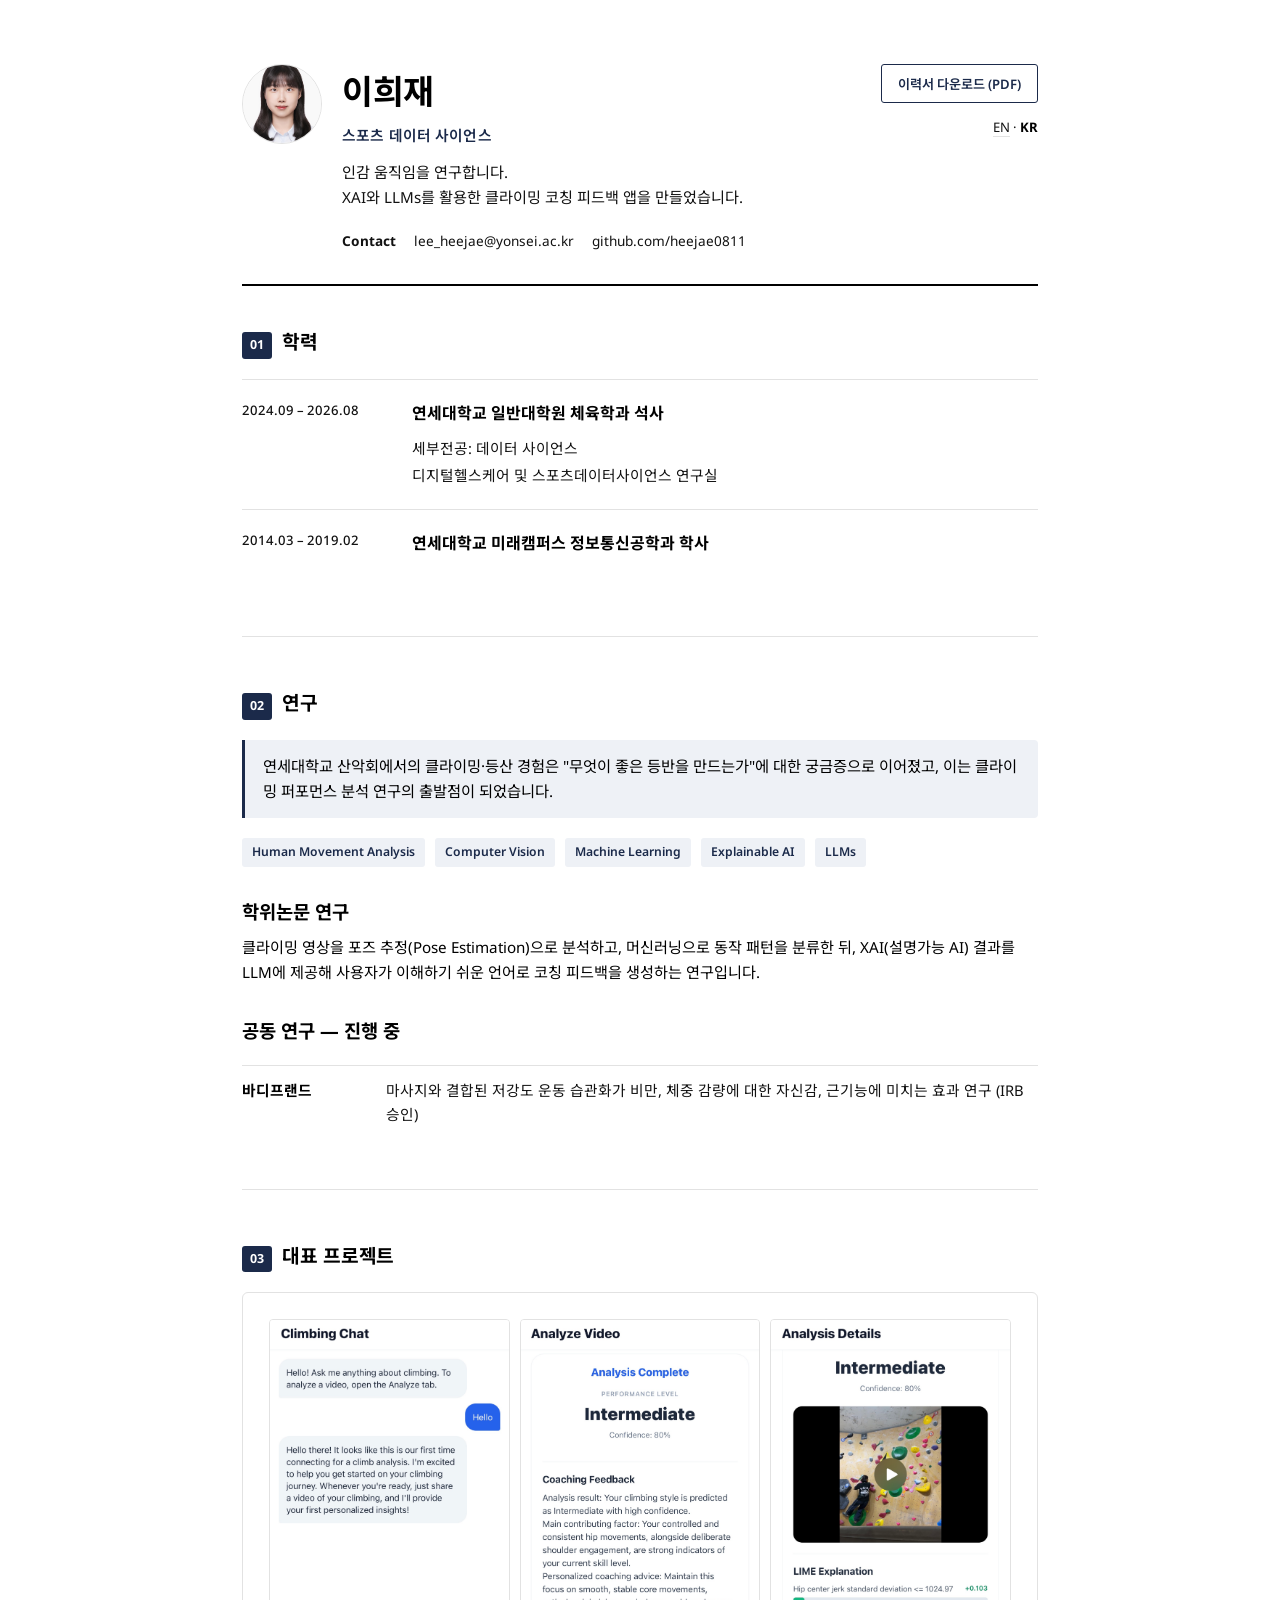
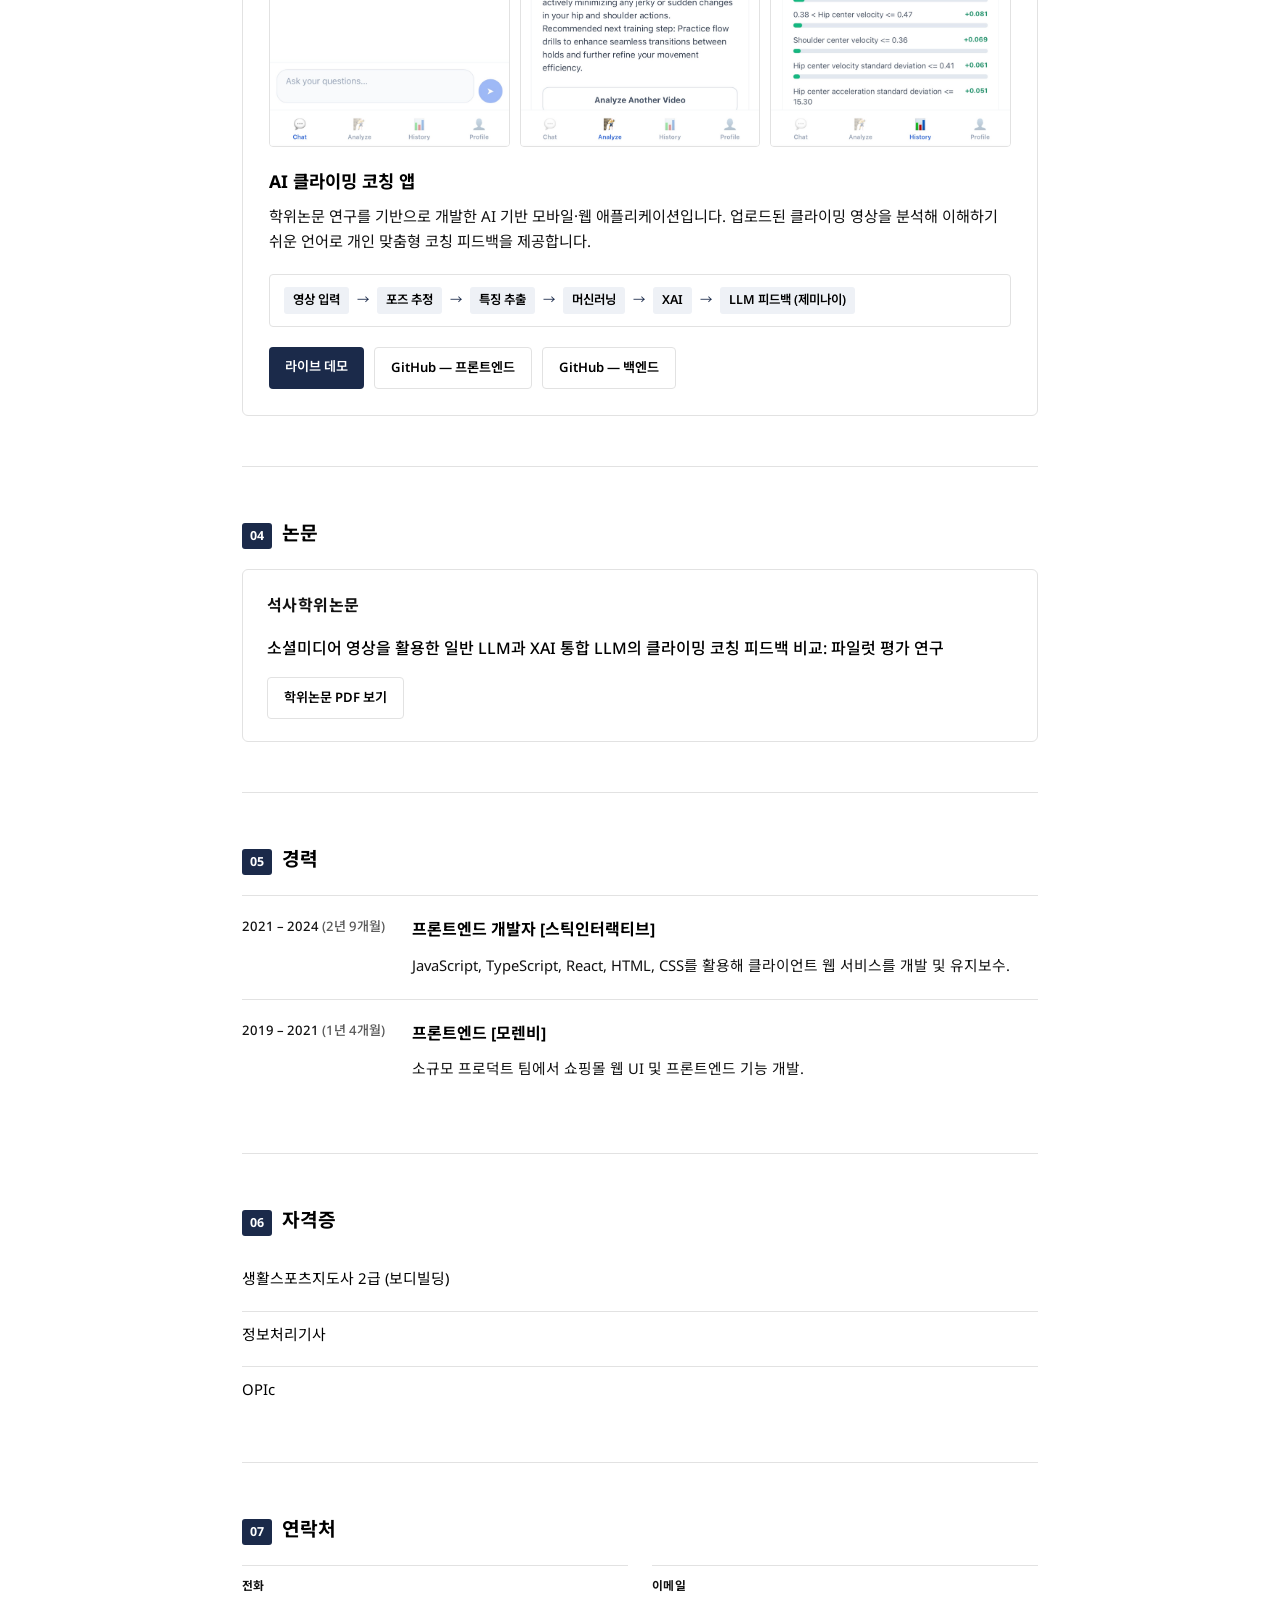
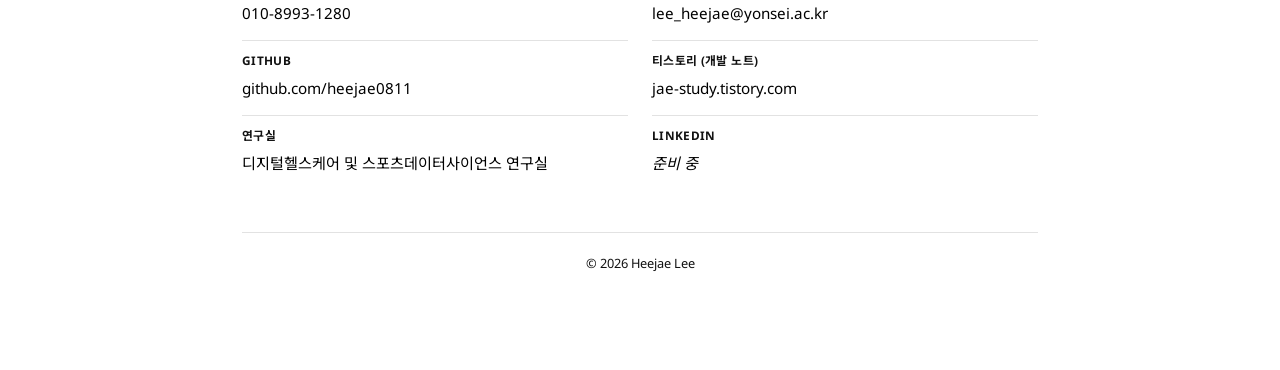
==== index-kr.html @ c4f9ca70 "CV" ====
<!DOCTYPE html>
  <html lang="ko">
  <head>
    <meta charset="UTF-8" />
    <meta name="viewport" content="width=device-width, initial-scale=1.0" />

    <title>이희재 — 스포츠 데이터 사이언스</title>
    <meta name="description" content="이희재 — 스포츠데이터 연구자" />

    <link rel="stylesheet" href="style.css" />
  </head>

  <body>
  <div class="page">
    <!-- MASTHEAD -->
    <header class="masthead">
      <div class="masthead-left">
        <img src="assets/profile.jpeg" alt="이희재" class="masthead-photo" />

        <div class="masthead-text">
          <h1>이희재</h1>

          <p class="role">스포츠 데이터 사이언스</p>

          <p class="tagline">
            인감 움직임을 연구합니다. <br />
            XAI와 LLMs를 활용한 클라이밍 코칭 피드백 앱을 만들었습니다.
          </p>

          <div class="contact-bar">
              <a href="#contact" class="inline-link"><b>Contact</b></a>
              <a href="mailto:lee_heejae@yonsei.ac.kr">lee_heejae@yonsei.ac.kr</a>
              <a href="https://github.com/heejae0811" target="_blank" rel="noopener noreferrer">github.com/heejae0811</a>
            </div>
        </div>
      </div>

      <div class="masthead-actions">
        <button type="button" class="print-btn" onclick="window.print()">이력서 다운로드 (PDF)</button>
        <span class="lang-switch"><a href="index.html">EN</a> · <span class="current">KR</span></span>
      </div>
    </header>

    <!-- 1. 학력 -->
    <section class="section" id="education">
      <div class="section-head">
        <span class="section-num">01</span>
        <h2>학력</h2>
      </div>

      <div class="timeline-item">
        <div class="timeline-date">2024.09 – 2026.08</div>

        <div class="timeline-body">
          <h3>연세대학교 일반대학원 체육학과 석사</h3>

          <p>세부전공: 데이터 사이언스</p>
          <p>디지털헬스케어 및 스포츠데이터사이언스 연구실</p>
        </div>
      </div>

      <div class="timeline-item">
        <div class="timeline-date">2014.03 – 2019.02</div>

        <div class="timeline-body">
          <h3>연세대학교 미래캠퍼스 정보통신공학과 학사</h3>
        </div>
      </div>
    </section>

    <hr class="divider" />

    <!-- 2. 연구 -->
    <section class="section" id="research">
      <div class="section-head">
        <span class="section-num">02</span>
        <h2>연구</h2>
      </div>

      <p class="research-intro">
        연세대학교 산악회에서의 클라이밍·등산 경험은 "무엇이 좋은 등반을 만드는가"에 대한 궁금증으로 이어졌고,
        이는 클라이밍 퍼포먼스 분석 연구의 출발점이 되었습니다.
      </p>

      <div class="tag-container">
        <span class="tag">Human Movement Analysis</span>
        <span class="tag">Computer Vision</span>
        <span class="tag">Machine Learning</span>
        <span class="tag">Explainable AI</span>
        <span class="tag">LLMs</span>
      </div>

      <div class="research-lead">
        <h3>학위논문 연구</h3>

        <p>
          클라이밍 영상을 포즈 추정(Pose Estimation)으로 분석하고, 머신러닝으로 동작 패턴을 분류한 뒤,
          XAI(설명가능 AI) 결과를 LLM에 제공해 사용자가 이해하기 쉬운 언어로 코칭 피드백을 생성하는 연구입니다.
        </p>
      </div>

      <div class="research-collab">
        <h3>공동 연구 — 진행 중</h3>

        <div class="research-item">
          <strong>바디프랜드</strong>

          <p>마사지와 결합된 저강도 운동 습관화가 비만, 체중 감량에 대한 자신감, 근기능에 미치는 효과 연구 (IRB 승인)</p>
        </div>
      </div>
    </section>

    <hr class="divider" />

    <!-- 3. 대표 프로젝트 -->
    <section class="section" id="project">
      <div class="section-head">
        <span class="section-num">03</span>
        <h2>대표 프로젝트</h2>
      </div>

      <div class="project-card">
        <div class="project-images">
          <img src="assets/app01.jpg" alt="AI 클라이밍 코치 — 화면 1" />
          <img src="assets/app02.jpg" alt="AI 클라이밍 코치 — 화면 2" />
          <img src="assets/app03.jpg" alt="AI 클라이밍 코치 — 화면 3" />
        </div>

        <h3>AI 클라이밍 코칭 앱</h3>

        <p>
          학위논문 연구를 기반으로 개발한 AI 기반 모바일·웹 애플리케이션입니다.
          업로드된 클라이밍 영상을 분석해 이해하기 쉬운 언어로 개인 맞춤형 코칭 피드백을 제공합니다.
        </p>

        <div class="pipeline">
          <span class="step">영상 입력</span><span class="arrow">→</span>
          <span class="step">포즈 추정</span><span class="arrow">→</span>
          <span class="step">특징 추출</span><span class="arrow">→</span>
          <span class="step">머신러닝</span><span class="arrow">→</span>
          <span class="step">XAI</span><span class="arrow">→</span>
          <span class="step">LLM 피드백 (제미나이)</span>
        </div>

        <div class="button-row">
          <a href="https://ai-climbing-coach-seven.vercel.app" target="_blank" rel="noopener noreferrer" class="btn btn-primary">라이브 데모</a>
          <a href="https://github.com/heejae0811/AIClimbingCoach" target="_blank" rel="noopener noreferrer" class="btn btn-secondary">GitHub — 프론트엔드</a>
          <a href="https://github.com/heejae0811/AIClimbingCoach_backend" target="_blank" rel="noopener noreferrer" class="btn btn-secondary">GitHub — 백엔드</a>
        </div>
      </div>
    </section>

    <hr class="divider" />

    <!-- 4. 논문 -->
    <section class="section" id="publication">
      <div class="section-head">
        <span class="section-num">04</span>
        <h2>논문</h2>
      </div>

      <div class="pub-card">
        <span class="pub-kind">석사학위논문</span>

        <p class="pub-title-kr">소셜미디어 영상을 활용한 일반 LLM과 XAI 통합 LLM의 클라이밍 코칭 피드백 비교: 파일럿 평가 연구</p>

        <div class="button-row">
          <a href="assets/thesis.pdf" target="_blank" class="btn btn-secondary">학위논문 PDF 보기</a>
        </div>
      </div>
    </section>

    <hr class="divider" />

    <!-- 5. 경력 -->
    <section class="section" id="experience">
      <div class="section-head">
        <span class="section-num">05</span>
        <h2>경력</h2>
      </div>

      <div class="timeline-item">
        <div class="timeline-date">2021 – 2024 <span class="timeline-sub">(2년 9개월)</span></div>

        <div class="timeline-body">
          <h3>프론트엔드 개발자 [스틱인터랙티브]</h3>

          <p>JavaScript, TypeScript, React, HTML, CSS를 활용해 클라이언트 웹 서비스를 개발 및 유지보수.</p>
        </div>
      </div>

      <div class="timeline-item">
        <div class="timeline-date">2019 – 2021 <span class="timeline-sub">(1년 4개월)</span></div>

        <div class="timeline-body">
          <h3>프론트엔드 [모렌비]</h3>
          <p>소규모 프로덕트 팀에서 쇼핑몰 웹 UI 및 프론트엔드 기능 개발.</p>
        </div>
      </div>
    </section>

    <hr class="divider" />

    <!-- 6. 자격증 -->
    <section class="section" id="certification">
      <div class="section-head">
        <span class="section-num">06</span>
        <h2>자격증</h2>
      </div>

      <ul class="cert-list">
        <li>생활스포츠지도사 2급 (보디빌딩)</li>
        <li>정보처리기사</li>
        <li>OPIc</li>
      </ul>
    </section>

    <hr class="divider" />

    <!-- 7. 연락처 -->
    <section class="section" id="contact">
      <div class="section-head">
        <span class="section-num">07</span>
        <h2>연락처</h2>
      </div>

      <div class="contact-grid">
        <div class="item">
          <span class="label">전화</span>
          <span class="value">010-8993-1280</span>
        </div>

        <div class="item">
          <span class="label">이메일</span>
          <a href="mailto:lee_heejae@yonsei.ac.kr">lee_heejae@yonsei.ac.kr</a>
        </div>

        <div class="item">
          <span class="label">GitHub</span>
          <a href="https://github.com/heejae0811" target="_blank" rel="noopener noreferrer">github.com/heejae0811</a>
        </div>

        <div class="item">
          <span class="label">티스토리 (개발 노트)</span>
          <a href="https://jae-study.tistory.com/" target="_blank" rel="noopener noreferrer">jae-study.tistory.com</a>
        </div>

        <div class="item">
          <span class="label">연구실</span>
          <a href="https://yonsei-digitalhealthcare.blogspot.com/" target="_blank" rel="noopener noreferrer">디지털헬스케어 및 스포츠데이터사이언스 연구실</a>
        </div>

        <div class="item">
          <span class="label">LinkedIn</span>
          <span class="value pending">준비 중</span>
        </div>
      </div>
    </section>

    <footer>© 2026 Heejae Lee</footer>
  </div>
  </body>
</html>
---- style.css ----
@import url('https://fonts.googleapis.com/css2?family=Noto+Sans:wght@400;500;600;700&family=Noto+Sans+KR:wght@400;500;600;700&display=swap');

:root {
  --bg: #FFFFFF;
  --bg-raised: #FFFFFF;
  --ink: #000000;
  --ink-soft: #121212;
  --line: #E2E2E2;
  --navy: #1B2A4A;
  --navy-soft: #EEF1F6;

  --font: 'Noto Sans', 'Noto Sans KR', -apple-system, BlinkMacSystemFont, sans-serif;
}

* { box-sizing: border-box; }

html { scroll-behavior: smooth; }

body {
  margin: 0;
  background: var(--bg);
  color: var(--ink);
  font-family: var(--font);
  font-size: 16px;
  line-height: 1.65;
  -webkit-font-smoothing: antialiased;
}

.page {
  max-width: 860px;
  margin: 0 auto;
  padding: 64px 32px 96px;
}

/* ---------- HEADER ---------- */

.masthead {
  display: flex;
  align-items: flex-start;
  justify-content: space-between;
  gap: 32px;
  padding-bottom: 32px;
  border-bottom: 2px solid var(--ink);
  margin-bottom: 40px;
}

.masthead-photo {
  width: 80px;
  height: 80px;
  border-radius: 50%;
  object-fit: cover;
  border: 1px solid var(--line);
  flex-shrink: 0;
}

.masthead-text { flex: 1; min-width: 0; }

.masthead h1 {
  font-weight: 700;
  font-size: 2.1rem;
  letter-spacing: -0.01em;
  margin: 0 0 4px;
  color: var(--ink);
}

.masthead .role {
  font-weight: 600;
  font-size: 0.92rem;
  letter-spacing: 0.01em;
  color: var(--navy);
  margin: 0 0 12px;
}

.masthead .tagline {
  color: var(--ink-soft);
  font-size: 0.95rem;
  margin: 0;
}

.contact-bar {
  display: flex;
  flex-wrap: wrap;
  gap: 8px 18px;
  margin-top: 20px;
  font-size: 0.85rem;
}

.contact-bar a, .contact-bar span {
  color: var(--ink-soft);
  text-decoration: none;
  white-space: nowrap;
}

.contact-bar a:hover { color: var(--navy); text-decoration: underline; }

.print-btn {
  border: 1.5px solid var(--navy);
  background: transparent;
  color: var(--navy);
  font-family: var(--font);
  font-weight: 600;
  font-size: 0.82rem;
  padding: 9px 16px;
  border-radius: 3px;
  cursor: pointer;
  white-space: nowrap;
  transition: background 0.15s, color 0.15s;
}
.print-btn:hover { background: var(--navy); color: #fff; }

.lang-switch {
  font-size: 0.82rem;
  color: var(--ink-soft);
}
.lang-switch a { color: var(--ink-soft); text-decoration: none; border-bottom: 1px solid var(--line); }
.lang-switch a:hover { color: var(--navy); border-color: var(--navy); }
.lang-switch .current { color: var(--ink); font-weight: 700; border: none; }

/* ---------- SECTION STRUCTURE ---------- */

.section-head {
  display: flex;
  align-items: baseline;
  gap: 10px;
  margin-bottom: 20px;
}

.section-num {
  font-weight: 700;
  font-size: 0.78rem;
  color: #fff;
  background: var(--navy);
  border-radius: 3px;
  padding: 3px 8px;
}

.section-head h2 {
  font-weight: 700;
  font-size: 1.2rem;
  letter-spacing: -0.005em;
  margin: 0;
}

/* clean divider between sections */
.divider {
  height: 1px;
  background: var(--line);
  border: none;
  margin: 50px 0;
}

/* ---------- TIMELINE (Education / Experience) ---------- */

.timeline-item {
  display: grid;
  grid-template-columns: 150px 1fr;
  gap: 20px;
  padding: 20px 0;
  border-top: 1px solid var(--line);
}

.timeline-item:first-child {
  border-top: none;
}

.timeline-date {
  font-size: 0.82rem;
  font-weight: 500;
  color: var(--ink-soft);
}

.timeline-body h3 {
  font-size: 1rem;
  font-weight: 700;
  margin: 0 0 10px;
}

.timeline-body p {
  margin: 2px 0;
  font-size: 0.92rem;
  color: var(--ink-soft);
}

.timeline-body a { color: var(--navy); }

.timeline-body .meta-line { font-weight: 600; color: var(--ink); font-size: 0.88rem; }

/* ---------- RESEARCH ---------- */

.research-intro {
  font-size: 0.96rem;
  color: var(--ink);
  margin: 0 0 20px;
  padding: 14px 18px;
  background: var(--navy-soft);
  border-left: 3px solid var(--navy);
  border-radius: 0 4px 4px 0;
}

.research-lead h3 {
  font-weight: 700;
  margin: 0 0 8px;
}

.research-lead p {
  margin: 0 0 30px;
  font-size: 0.95rem;
}

.tag-container {
  display: flex;
  flex-wrap: wrap;
  gap: 10px;
  margin: 0 0 30px;
}

.tag {
  font-size: 0.76rem;
  font-weight: 600;
  color: var(--navy);
  background: var(--navy-soft);
  border-radius: 3px;
  padding: 4px 10px;
}

.research-collab { margin-top: 8px; }
.research-collab h4 {
  font-size: 0.8rem;
  font-weight: 700;
  text-transform: uppercase;
  letter-spacing: 0.03em;
  color: var(--ink-soft);
  margin: 0 0 12px;
}

.research-item {
  display: grid;
  grid-template-columns: 130px 1fr;
  gap: 14px;
  padding: 12px 0;
  border-top: 1px solid var(--line);
  font-size: 0.92rem;
}
.research-item:first-child { border-top: none; }
.research-item strong { font-weight: 700; }
.research-item .status {
  font-size: 0.74rem;
  font-weight: 600;
  color: var(--navy);
}
.research-item p { margin: 0; color: var(--ink-soft); }

/* ---------- FEATURED PROJECT ---------- */

.project-card {
  background: var(--bg-raised);
  border: 1px solid var(--line);
  border-radius: 6px;
  padding: 26px;
}

.project-images {
  display: grid;
  grid-template-columns: repeat(3, 1fr);
  gap: 10px;
  margin-bottom: 20px;
}
.project-images img {
  width: 100%;
  aspect-ratio: 9/16;
  object-fit: cover;
  border-radius: 4px;
  border: 1px solid var(--line);
  background: var(--navy-soft);
}

.project-card h3 {
  font-size: 1.1rem;
  font-weight: 700;
  margin: 0 0 8px;
}

.project-card > p {
  font-size: 0.95rem;
  color: var(--ink-soft);
  margin: 0 0 20px;
}

.pipeline {
  display: flex;
  flex-wrap: wrap;
  align-items: center;
  gap: 8px;
  font-size: 0.78rem;
  font-weight: 600;
  color: var(--ink);
  background: var(--bg);
  border: 1px solid var(--line);
  border-radius: 4px;
  padding: 12px 14px;
  margin: 20px 0;
}
.pipeline span.arrow { color: var(--navy); font-weight: 400; }
.pipeline span.step { background: var(--navy-soft); padding: 3px 9px; border-radius: 3px; }

.button-row { display: flex; flex-wrap: wrap; gap: 10px; }

.btn {
  font-family: var(--font);
  font-weight: 600;
  font-size: 0.82rem;
  text-decoration: none;
  padding: 9px 16px;
  border-radius: 4px;
  display: inline-block;
}
.btn-primary { background: var(--navy); color: #fff; }
.btn-primary:hover { background: #12203A; }
.btn-secondary { border: 1px solid var(--line); color: var(--ink); }
.btn-secondary:hover { border-color: var(--navy); color: var(--navy); }

/* ---------- PUBLICATION ---------- */

.pub-card {
  border: 1px solid var(--line);
  border-radius: 6px;
  padding: 22px 24px;
  margin-bottom: 14px;
  background: var(--bg-raised);
}
.pub-card .pub-kind {
  font-weight: 700;
  text-transform: uppercase;
  letter-spacing: 0.03em;
  color: var(--ink-soft);
}
.pub-card h3 { font-size: 1rem; font-weight: 700; margin: 6px 0 10px; }
.pub-card .pub-title-kr { font-weight: 500; margin: 10 0 20px; }
.pub-card .pub-title-en { font-size: 0.88rem; font-style: italic; color: var(--ink-soft); margin: 0 0 14px; }
.pub-card .status-tag {
  display: inline-block;
  font-size: 0.74rem;
  font-weight: 600;
  color: var(--navy);
  background: var(--navy-soft);
  border-radius: 3px;
  padding: 3px 10px;
  margin-bottom: 12px;
}
.pub-card .note { font-size: 0.85rem; color: var(--ink-soft); margin: 8px 0 0; }

/* ---------- CERTIFICATION ---------- */

.cert-list { list-style: none; padding: 0; margin: 0; display: grid; gap: 10px; }
.cert-list li {
  font-size: 0.93rem;
  padding: 10px 0;
  border-top: 1px solid var(--line);
  display: flex;
  justify-content: space-between;
  gap: 10px;
}
.cert-list li:first-child { border-top: none; }
.cert-list .cert-kr { color: var(--ink-soft); font-size: 0.85rem; }

/* ---------- CONTACT / FOOTER ---------- */

.contact-grid {
  display: grid;
  grid-template-columns: repeat(2, 1fr);
  gap: 14px 24px;
}
.contact-grid .item {
  border-top: 1px solid var(--line);
  padding-top: 10px;
}
.contact-grid .label {
  font-size: 0.74rem;
  font-weight: 700;
  text-transform: uppercase;
  letter-spacing: 0.03em;
  color: var(--ink-soft);
  display: block;
  margin-bottom: 4px;
}
.contact-grid a, .contact-grid span.value { font-size: 0.95rem; color: var(--ink); text-decoration: none; }
.contact-grid a:hover { color: var(--navy); text-decoration: underline; }
.contact-grid .pending { color: var(--ink-soft); font-style: italic; }

/* ---------- MASTHEAD LAYOUT HELPERS ---------- */

.masthead-left {
  display: flex;
  gap: 20px;
  flex: 1;
  min-width: 0;
}

.masthead-actions {
  display: flex;
  flex-direction: column;
  align-items: flex-end;
  gap: 14px;
}

.inline-link {
  color: var(--navy);
}

.timeline-sub {
  opacity: 0.7;
}

.exp-summary {
  font-size: 0.85rem;
  color: var(--ink-soft);
  margin: 0;
}

footer {
  margin-top: 56px;
  padding-top: 20px;
  border-top: 1px solid var(--line);
  font-size: 0.8rem;
  color: var(--ink-soft);
  text-align: center;
}

/* ---------- RESPONSIVE ---------- */

@media (max-width: 640px) {
  .page { padding: 40px 20px 72px; }
  .masthead { flex-direction: column; }
  .masthead h1 { font-size: 1.8rem; }
  .timeline-item, .research-item { grid-template-columns: 1fr; }
  .project-images { grid-template-columns: repeat(3, 1fr); }
  .contact-grid { grid-template-columns: 1fr; }
}

@media print {
  body { background: #fff; }
  .print-btn, .lang-switch { display: none; }
  .project-card, .pub-card { break-inside: avoid; }
}
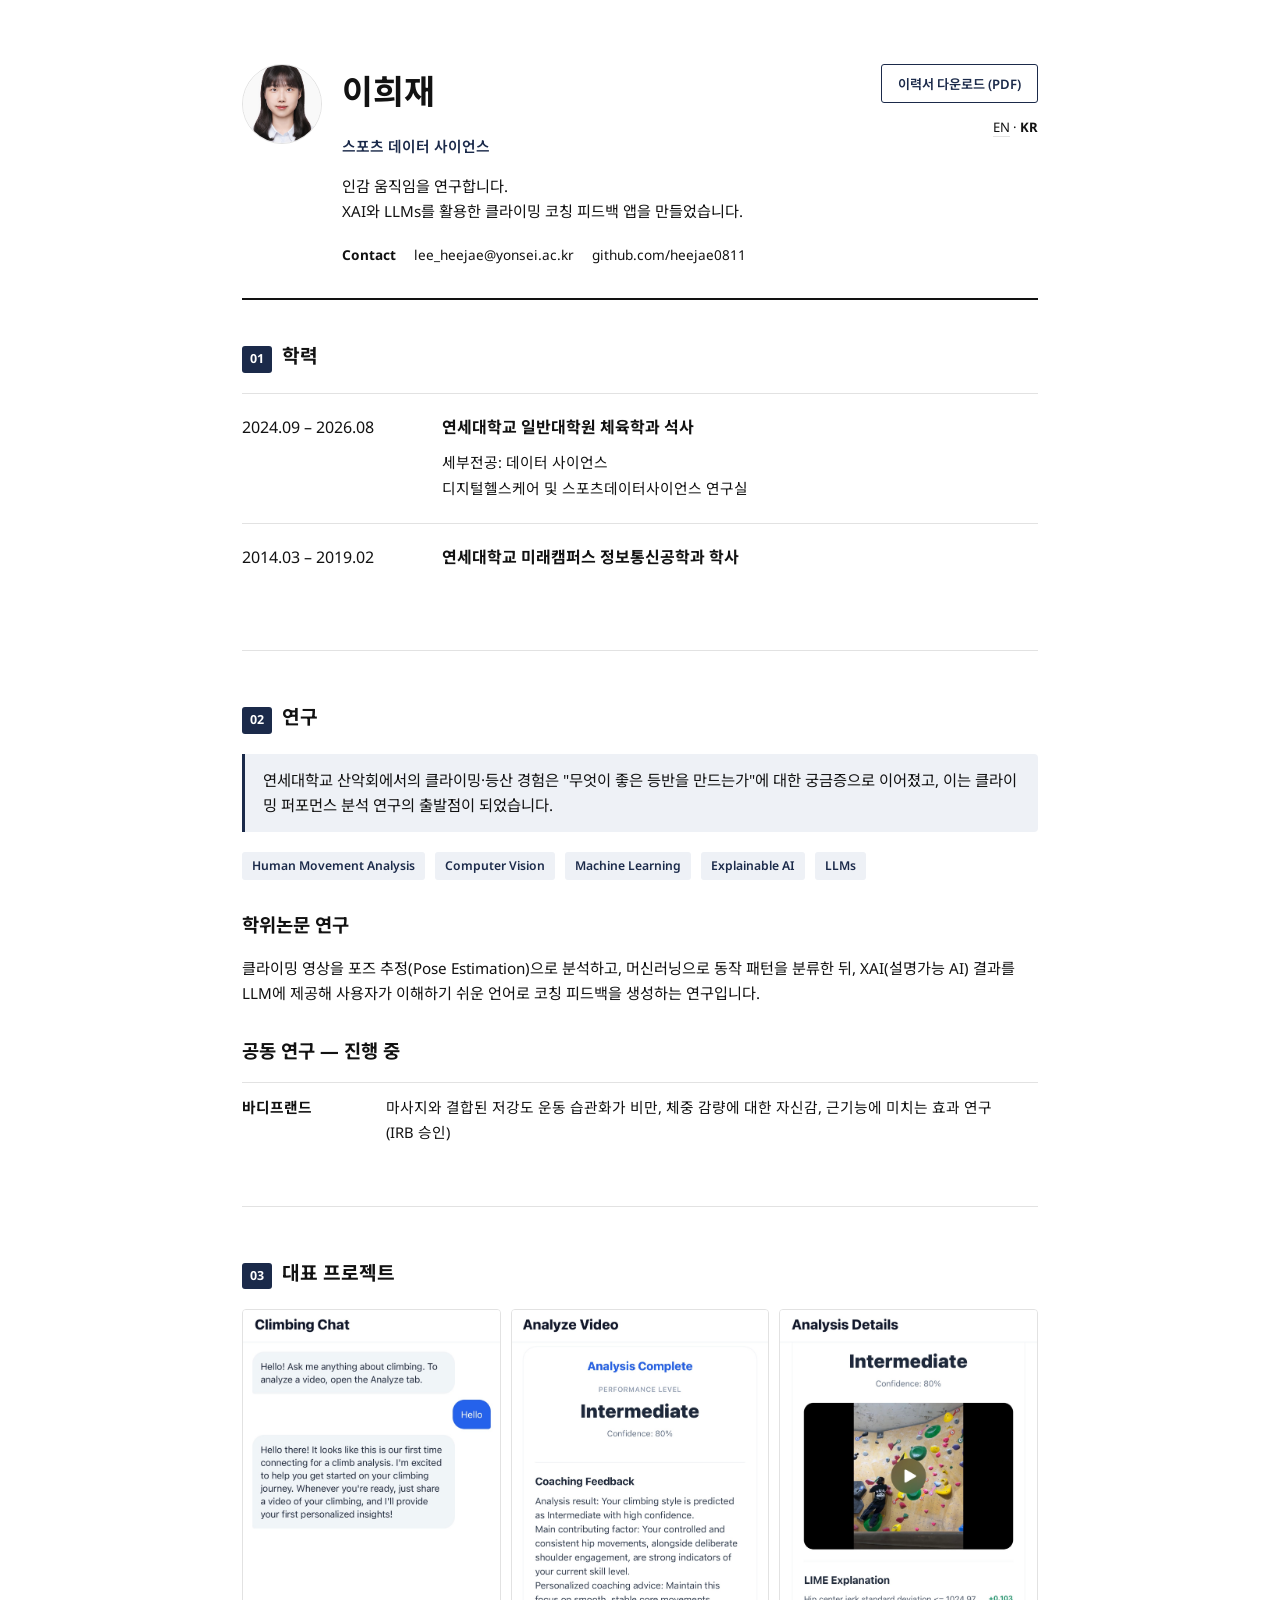
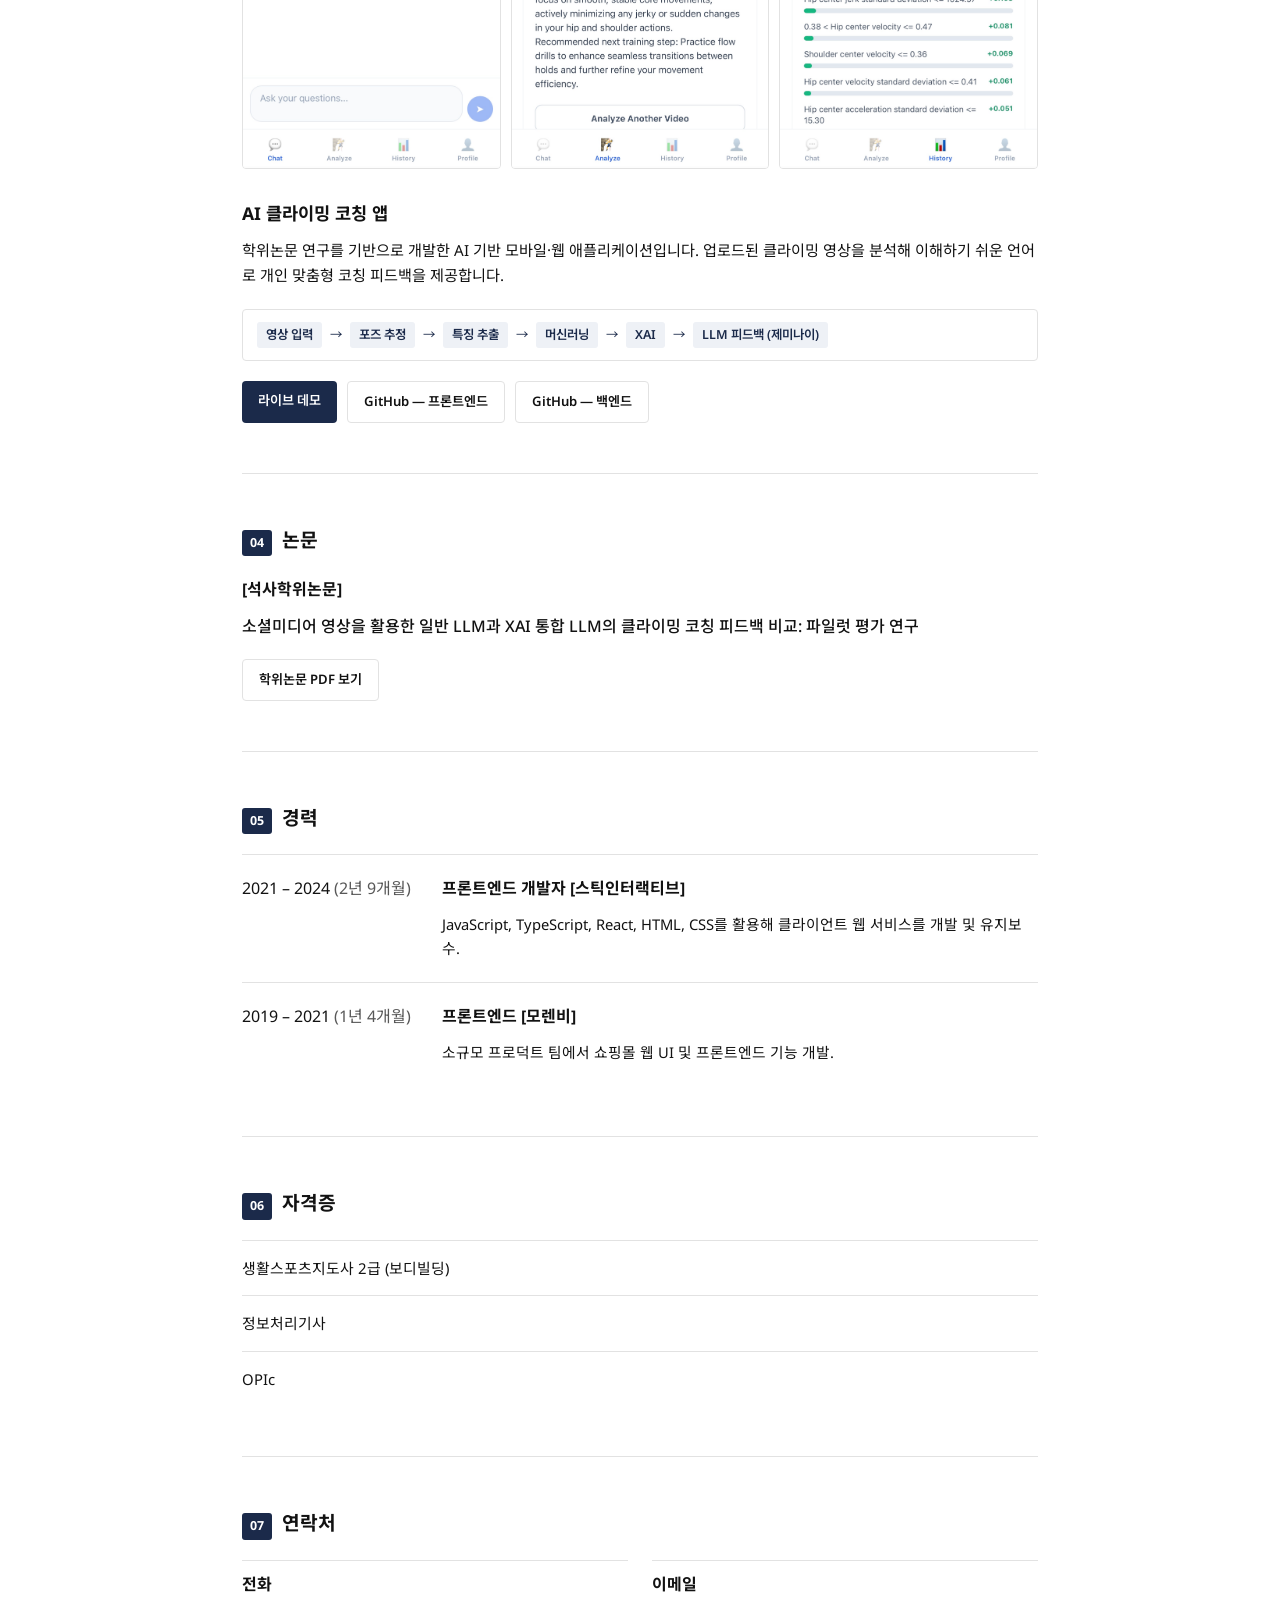
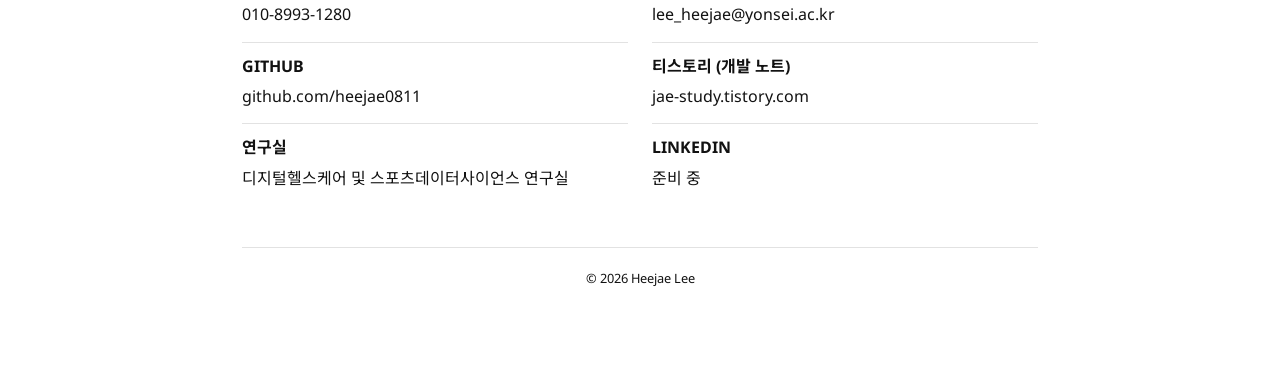
==== commit dfc4749d: "CV" ====
--- a/index-kr.html
+++ b/index-kr.html
@@ -49,7 +49,7 @@
       </div>
 
       <div class="timeline-item">
-        <div class="timeline-date">2024.09 – 2026.08</div>
+        <div>2024.09 – 2026.08</div>
 
         <div class="timeline-body">
           <h3>연세대학교 일반대학원 체육학과 석사</h3>
@@ -60,7 +60,7 @@
       </div>
 
       <div class="timeline-item">
-        <div class="timeline-date">2014.03 – 2019.02</div>
+        <div>2014.03 – 2019.02</div>
 
         <div class="timeline-body">
           <h3>연세대학교 미래캠퍼스 정보통신공학과 학사</h3>
@@ -105,7 +105,7 @@
         <div class="research-item">
           <strong>바디프랜드</strong>
 
-          <p>마사지와 결합된 저강도 운동 습관화가 비만, 체중 감량에 대한 자신감, 근기능에 미치는 효과 연구 (IRB 승인)</p>
+          <p>마사지와 결합된 저강도 운동 습관화가 비만, 체중 감량에 대한 자신감, 근기능에 미치는 효과 연구 <br /> (IRB 승인)</p>
         </div>
       </div>
     </section>
@@ -160,7 +160,7 @@
       </div>
 
       <div class="pub-card">
-        <span class="pub-kind">석사학위논문</span>
+        <span class="pub-kind">[석사학위논문]</span>
 
         <p class="pub-title-kr">소셜미디어 영상을 활용한 일반 LLM과 XAI 통합 LLM의 클라이밍 코칭 피드백 비교: 파일럿 평가 연구</p>
 
@@ -252,7 +252,7 @@
 
         <div class="item">
           <span class="label">LinkedIn</span>
-          <span class="value pending">준비 중</span>
+          <span class="value">준비 중</span>
         </div>
       </div>
     </section>
--- a/style.css
+++ b/style.css
@@ -2,9 +2,7 @@
 
 :root {
   --bg: #FFFFFF;
-  --bg-raised: #FFFFFF;
-  --ink: #000000;
-  --ink-soft: #121212;
+  --ink: #121212;
   --line: #E2E2E2;
   --navy: #1B2A4A;
   --navy-soft: #EEF1F6;
@@ -12,9 +10,13 @@
   --font: 'Noto Sans', 'Noto Sans KR', -apple-system, BlinkMacSystemFont, sans-serif;
 }
 
-* { box-sizing: border-box; }
-
-html { scroll-behavior: smooth; }
+* {
+  box-sizing: border-box;
+}
+
+html {
+  scroll-behavior: smooth;
+}
 
 body {
   margin: 0;
@@ -53,28 +55,24 @@
   flex-shrink: 0;
 }
 
-.masthead-text { flex: 1; min-width: 0; }
+.masthead-text {
+  flex: 1;
+  min-width: 0;
+}
 
 .masthead h1 {
-  font-weight: 700;
   font-size: 2.1rem;
-  letter-spacing: -0.01em;
   margin: 0 0 4px;
-  color: var(--ink);
 }
 
 .masthead .role {
   font-weight: 600;
   font-size: 0.92rem;
-  letter-spacing: 0.01em;
-  color: var(--navy);
-  margin: 0 0 12px;
+  color: var(--navy);
 }
 
 .masthead .tagline {
-  color: var(--ink-soft);
   font-size: 0.95rem;
-  margin: 0;
 }
 
 .contact-bar {
@@ -86,12 +84,15 @@
 }
 
 .contact-bar a, .contact-bar span {
-  color: var(--ink-soft);
+  color: var(--ink);
   text-decoration: none;
   white-space: nowrap;
 }
 
-.contact-bar a:hover { color: var(--navy); text-decoration: underline; }
+.contact-bar a:hover {
+  color: var(--navy);
+  text-decoration: underline;
+}
 
 .print-btn {
   border: 1.5px solid var(--navy);
@@ -106,15 +107,30 @@
   white-space: nowrap;
   transition: background 0.15s, color 0.15s;
 }
-.print-btn:hover { background: var(--navy); color: #fff; }
+.print-btn:hover {
+  background: var(--navy);
+  color: #fff;
+}
 
 .lang-switch {
   font-size: 0.82rem;
-  color: var(--ink-soft);
-}
-.lang-switch a { color: var(--ink-soft); text-decoration: none; border-bottom: 1px solid var(--line); }
-.lang-switch a:hover { color: var(--navy); border-color: var(--navy); }
-.lang-switch .current { color: var(--ink); font-weight: 700; border: none; }
+}
+
+.lang-switch a {
+  color: var(--ink);
+  text-decoration: none;
+  border-bottom: 1px solid var(--line);
+}
+
+.lang-switch a:hover {
+  color: var(--navy);
+  border-color: var(--navy);
+}
+
+.lang-switch .current {
+  font-weight: 700;
+  border: none;
+}
 
 /* ---------- SECTION STRUCTURE ---------- */
 
@@ -129,19 +145,16 @@
   font-weight: 700;
   font-size: 0.78rem;
   color: #fff;
-  background: var(--navy);
+  background-color: #1B2A4A;
   border-radius: 3px;
   padding: 3px 8px;
 }
 
 .section-head h2 {
-  font-weight: 700;
   font-size: 1.2rem;
-  letter-spacing: -0.005em;
   margin: 0;
 }
 
-/* clean divider between sections */
 .divider {
   height: 1px;
   background: var(--line);
@@ -153,7 +166,7 @@
 
 .timeline-item {
   display: grid;
-  grid-template-columns: 150px 1fr;
+  grid-template-columns: 180px 1fr;
   gap: 20px;
   padding: 20px 0;
   border-top: 1px solid var(--line);
@@ -163,33 +176,24 @@
   border-top: none;
 }
 
-.timeline-date {
-  font-size: 0.82rem;
-  font-weight: 500;
-  color: var(--ink-soft);
-}
-
 .timeline-body h3 {
   font-size: 1rem;
-  font-weight: 700;
   margin: 0 0 10px;
 }
 
 .timeline-body p {
   margin: 2px 0;
   font-size: 0.92rem;
-  color: var(--ink-soft);
-}
-
-.timeline-body a { color: var(--navy); }
-
-.timeline-body .meta-line { font-weight: 600; color: var(--ink); font-size: 0.88rem; }
+}
+
+.timeline-body a {
+  color: var(--navy);
+}
 
 /* ---------- RESEARCH ---------- */
 
 .research-intro {
   font-size: 0.96rem;
-  color: var(--ink);
   margin: 0 0 20px;
   padding: 14px 18px;
   background: var(--navy-soft);
@@ -198,8 +202,7 @@
 }
 
 .research-lead h3 {
-  font-weight: 700;
-  margin: 0 0 8px;
+  margin: 0 0 15px;
 }
 
 .research-lead p {
@@ -223,14 +226,12 @@
   padding: 4px 10px;
 }
 
-.research-collab { margin-top: 8px; }
-.research-collab h4 {
-  font-size: 0.8rem;
-  font-weight: 700;
-  text-transform: uppercase;
-  letter-spacing: 0.03em;
-  color: var(--ink-soft);
-  margin: 0 0 12px;
+.research-collab {
+  margin-top: 8px;
+}
+
+.research-collab h3 {
+  margin: 0 0 15px;
 }
 
 .research-item {
@@ -241,30 +242,32 @@
   border-top: 1px solid var(--line);
   font-size: 0.92rem;
 }
-.research-item:first-child { border-top: none; }
-.research-item strong { font-weight: 700; }
-.research-item .status {
-  font-size: 0.74rem;
-  font-weight: 600;
-  color: var(--navy);
-}
-.research-item p { margin: 0; color: var(--ink-soft); }
+
+.research-item:first-child {
+  border-top: none;
+}
+
+.research-item strong {
+  font-weight: 700;
+}
+
+.research-item p {
+  margin: 0;
+}
 
 /* ---------- FEATURED PROJECT ---------- */
 
 .project-card {
-  background: var(--bg-raised);
-  border: 1px solid var(--line);
-  border-radius: 6px;
-  padding: 26px;
+  padding: 0;
 }
 
 .project-images {
   display: grid;
   grid-template-columns: repeat(3, 1fr);
   gap: 10px;
-  margin-bottom: 20px;
-}
+  margin-bottom: 30px;
+}
+
 .project-images img {
   width: 100%;
   aspect-ratio: 9/16;
@@ -276,13 +279,11 @@
 
 .project-card h3 {
   font-size: 1.1rem;
-  font-weight: 700;
-  margin: 0 0 8px;
+  margin: 0 0 10px;
 }
 
 .project-card > p {
   font-size: 0.95rem;
-  color: var(--ink-soft);
   margin: 0 0 20px;
 }
 
@@ -293,17 +294,29 @@
   gap: 8px;
   font-size: 0.78rem;
   font-weight: 600;
-  color: var(--ink);
   background: var(--bg);
   border: 1px solid var(--line);
   border-radius: 4px;
   padding: 12px 14px;
   margin: 20px 0;
 }
-.pipeline span.arrow { color: var(--navy); font-weight: 400; }
-.pipeline span.step { background: var(--navy-soft); padding: 3px 9px; border-radius: 3px; }
-
-.button-row { display: flex; flex-wrap: wrap; gap: 10px; }
+.pipeline span.arrow {
+  color: var(--navy);
+  font-weight: 400;
+}
+
+.pipeline span.step {
+  color: var(--navy);
+  background: var(--navy-soft);
+  padding: 3px 9px;
+  border-radius: 3px;
+}
+
+.button-row {
+  display: flex;
+  flex-wrap: wrap;
+  gap: 10px;
+}
 
 .btn {
   font-family: var(--font);
@@ -314,54 +327,61 @@
   border-radius: 4px;
   display: inline-block;
 }
-.btn-primary { background: var(--navy); color: #fff; }
-.btn-primary:hover { background: #12203A; }
-.btn-secondary { border: 1px solid var(--line); color: var(--ink); }
-.btn-secondary:hover { border-color: var(--navy); color: var(--navy); }
+
+.btn-primary {
+  background: var(--navy);
+  color: #fff;
+}
+
+.btn-primary:hover {
+  background: #12203A;
+}
+
+.btn-secondary {
+  color: var(--ink);
+  border: 1px solid var(--line);
+}
+
+.btn-secondary:hover {
+  border-color: var(--navy);
+  color: var(--navy);
+}
 
 /* ---------- PUBLICATION ---------- */
 
 .pub-card {
-  border: 1px solid var(--line);
-  border-radius: 6px;
-  padding: 22px 24px;
+  padding: 0;
   margin-bottom: 14px;
-  background: var(--bg-raised);
-}
+}
+
 .pub-card .pub-kind {
   font-weight: 700;
   text-transform: uppercase;
-  letter-spacing: 0.03em;
-  color: var(--ink-soft);
-}
-.pub-card h3 { font-size: 1rem; font-weight: 700; margin: 6px 0 10px; }
-.pub-card .pub-title-kr { font-weight: 500; margin: 10 0 20px; }
-.pub-card .pub-title-en { font-size: 0.88rem; font-style: italic; color: var(--ink-soft); margin: 0 0 14px; }
-.pub-card .status-tag {
-  display: inline-block;
-  font-size: 0.74rem;
-  font-weight: 600;
-  color: var(--navy);
-  background: var(--navy-soft);
-  border-radius: 3px;
-  padding: 3px 10px;
-  margin-bottom: 12px;
-}
-.pub-card .note { font-size: 0.85rem; color: var(--ink-soft); margin: 8px 0 0; }
+}
+
+.pub-card h3 {
+  font-size: 1rem;
+  font-weight: 700;
+  margin: 6px 0 10px;
+}
+
+.pub-card .pub-title-kr {
+  font-weight: 500;
+  margin: 10px 0 20px;
+}
 
 /* ---------- CERTIFICATION ---------- */
 
-.cert-list { list-style: none; padding: 0; margin: 0; display: grid; gap: 10px; }
+.cert-list {
+  list-style: none;
+  padding: 0;
+  margin: 0;
+}
 .cert-list li {
   font-size: 0.93rem;
-  padding: 10px 0;
+  padding: 15px 0;
   border-top: 1px solid var(--line);
-  display: flex;
-  justify-content: space-between;
-  gap: 10px;
-}
-.cert-list li:first-child { border-top: none; }
-.cert-list .cert-kr { color: var(--ink-soft); font-size: 0.85rem; }
+}
 
 /* ---------- CONTACT / FOOTER ---------- */
 
@@ -370,22 +390,28 @@
   grid-template-columns: repeat(2, 1fr);
   gap: 14px 24px;
 }
+
 .contact-grid .item {
   border-top: 1px solid var(--line);
   padding-top: 10px;
 }
+
 .contact-grid .label {
-  font-size: 0.74rem;
   font-weight: 700;
   text-transform: uppercase;
-  letter-spacing: 0.03em;
-  color: var(--ink-soft);
   display: block;
   margin-bottom: 4px;
 }
-.contact-grid a, .contact-grid span.value { font-size: 0.95rem; color: var(--ink); text-decoration: none; }
-.contact-grid a:hover { color: var(--navy); text-decoration: underline; }
-.contact-grid .pending { color: var(--ink-soft); font-style: italic; }
+
+.contact-grid a, .contact-grid span.value {
+  color: var(--ink);
+  text-decoration: none;
+}
+
+.contact-grid a:hover {
+  color: var(--navy);
+  text-decoration: underline;
+}
 
 /* ---------- MASTHEAD LAYOUT HELPERS ---------- */
 
@@ -409,12 +435,6 @@
 
 .timeline-sub {
   opacity: 0.7;
-}
-
-.exp-summary {
-  font-size: 0.85rem;
-  color: var(--ink-soft);
-  margin: 0;
 }
 
 footer {
@@ -422,7 +442,6 @@
   padding-top: 20px;
   border-top: 1px solid var(--line);
   font-size: 0.8rem;
-  color: var(--ink-soft);
   text-align: center;
 }
 
@@ -435,10 +454,50 @@
   .timeline-item, .research-item { grid-template-columns: 1fr; }
   .project-images { grid-template-columns: repeat(3, 1fr); }
   .contact-grid { grid-template-columns: 1fr; }
+  .cert-list { grid-template-columns: 1fr; }
+}
+
+@page {
+  margin: 12mm 14mm;
 }
 
 @media print {
-  body { background: #fff; }
+  html, body, * {
+    -webkit-print-color-adjust: exact !important;
+    color-adjust: exact !important;
+    print-color-adjust: exact !important;
+  }
+
   .print-btn, .lang-switch { display: none; }
-  .project-card, .pub-card { break-inside: avoid; }
-}
+
+  .page {
+    max-width: 100%;
+    padding: 0;
+  }
+
+  .masthead {
+    margin-bottom: 24px;
+    padding-bottom: 18px;
+  }
+
+  .divider {
+    margin: 22px 0;
+  }
+
+  .section-head {
+    margin-bottom: 14px;
+  }
+
+  .timeline-item {
+    padding: 12px 0;
+  }
+
+  .research-lead p,
+  .tag-container {
+    margin-bottom: 16px;
+  }
+
+  .project-card, .pub-card {
+    break-inside: avoid;
+  }
+}
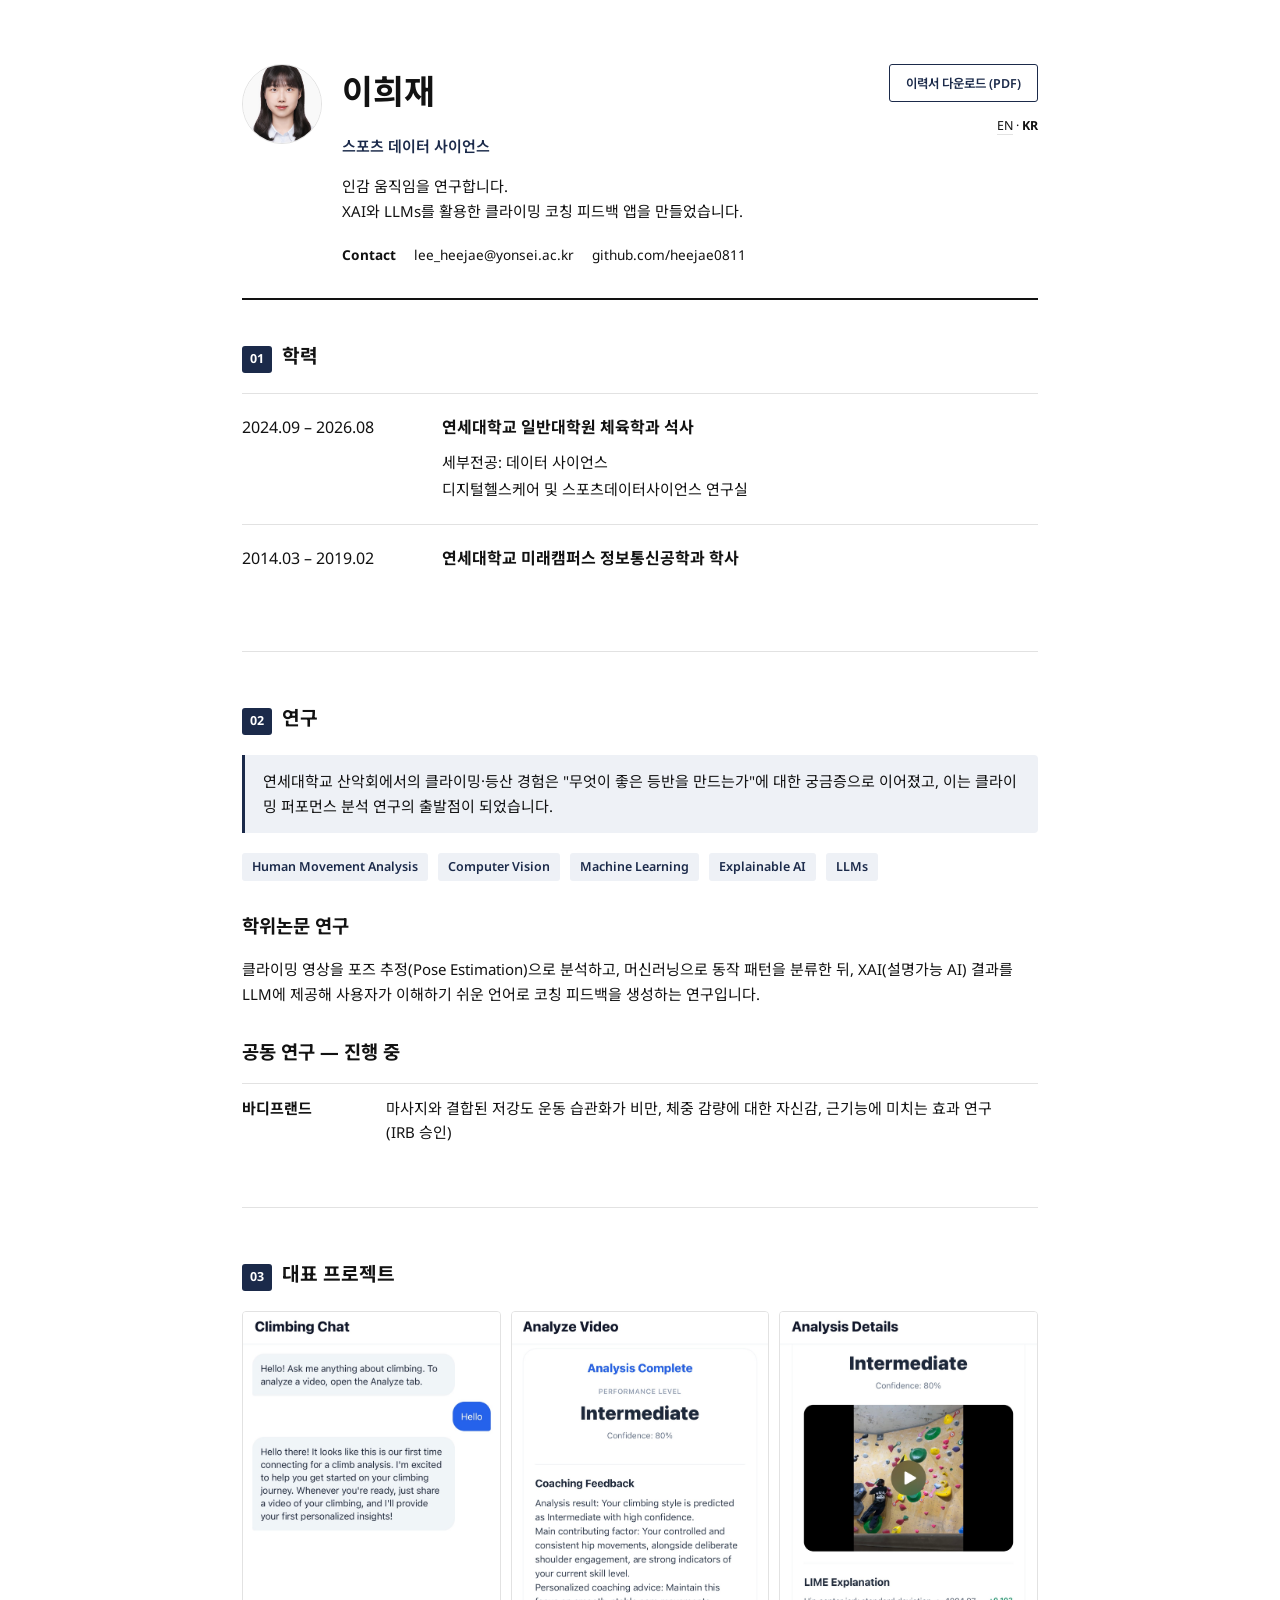
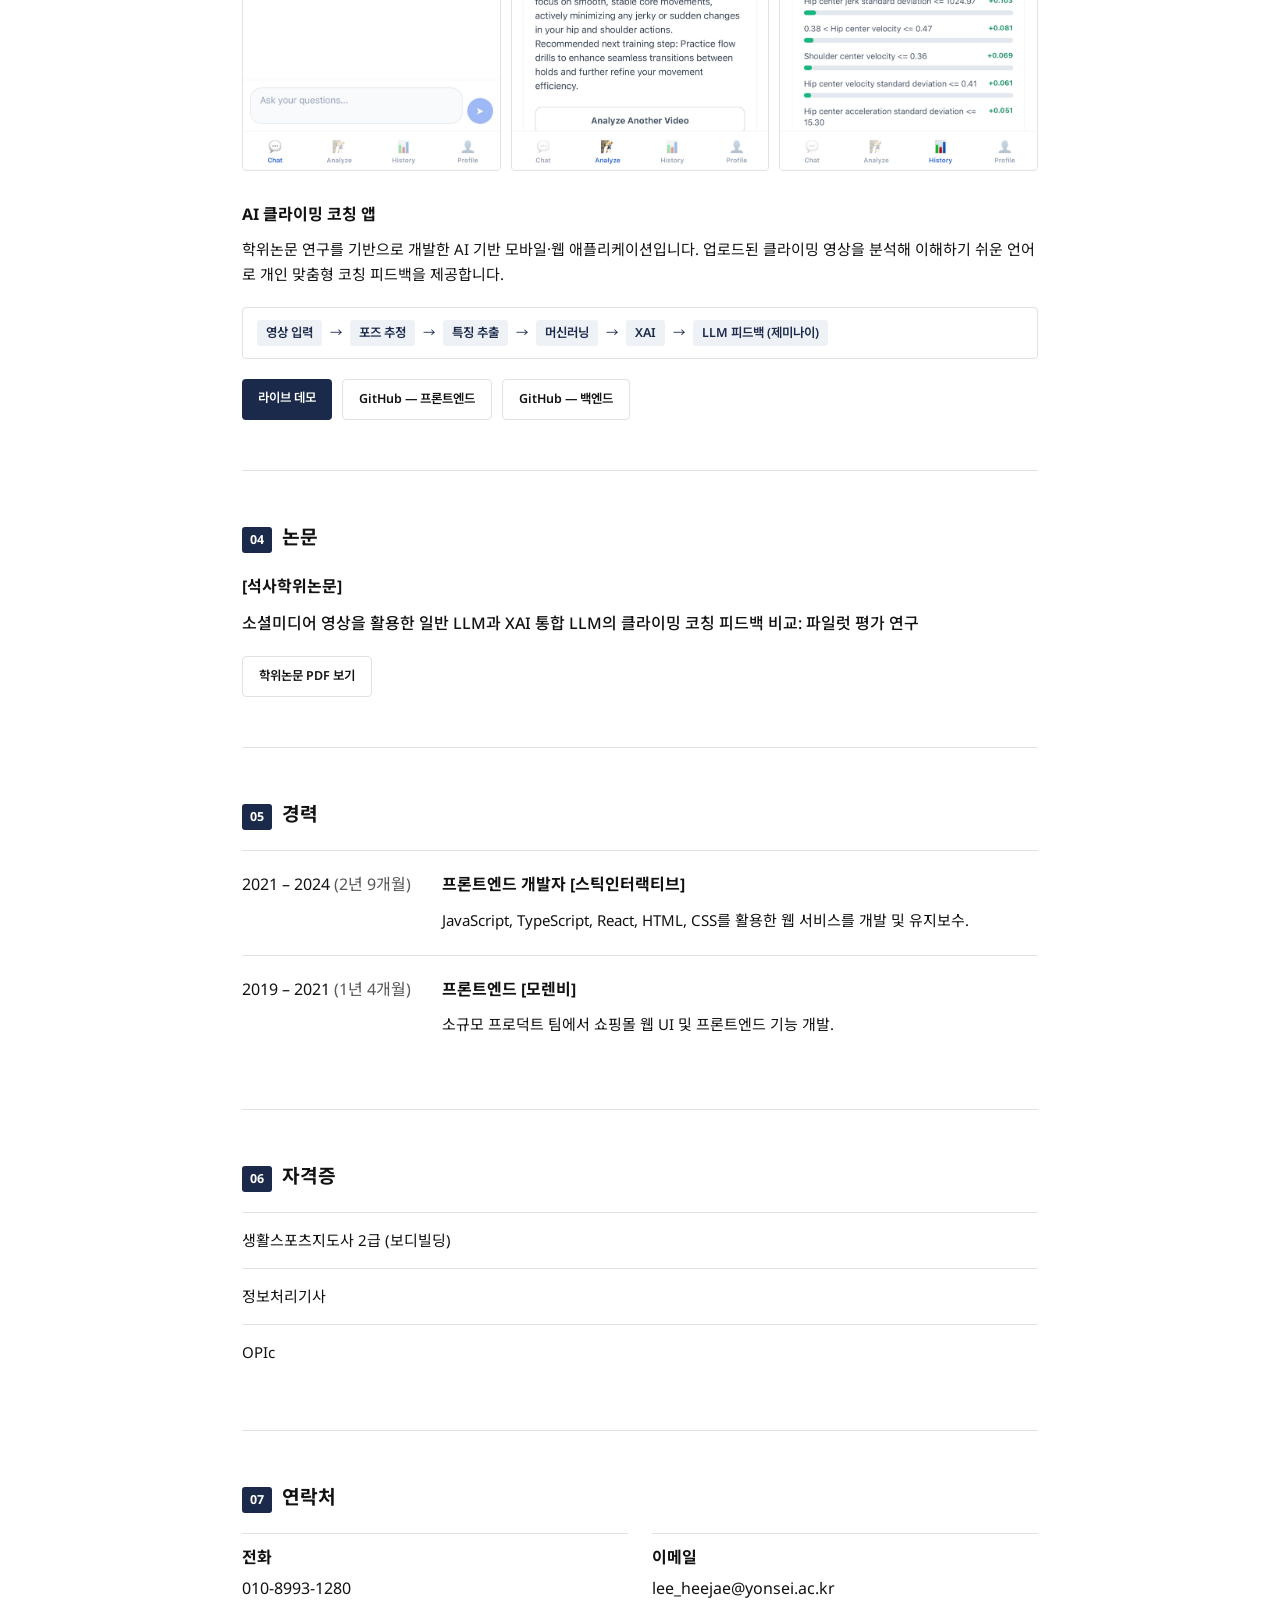
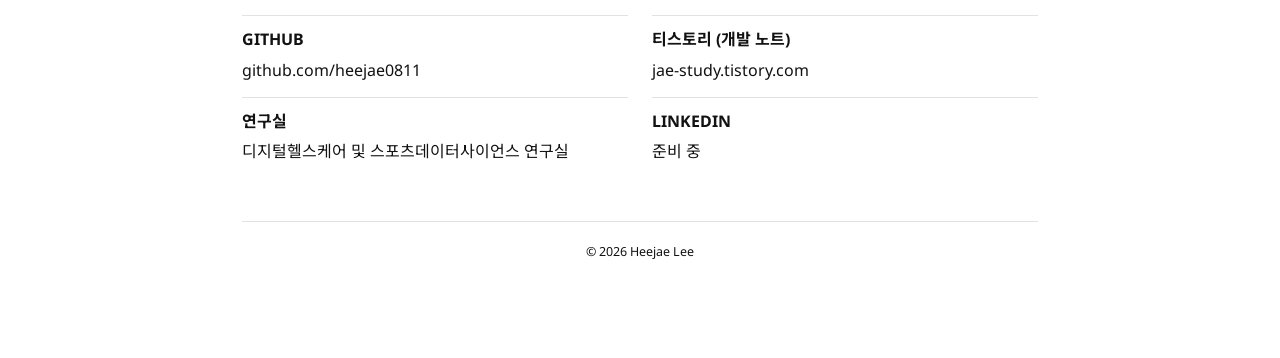
==== commit 33dc923c: "CV" ====
--- a/index-kr.html
+++ b/index-kr.html
@@ -185,7 +185,7 @@
         <div class="timeline-body">
           <h3>프론트엔드 개발자 [스틱인터랙티브]</h3>
 
-          <p>JavaScript, TypeScript, React, HTML, CSS를 활용해 클라이언트 웹 서비스를 개발 및 유지보수.</p>
+          <p>JavaScript, TypeScript, React, HTML, CSS를 활용한 웹 서비스를 개발 및 유지보수.</p>
         </div>
       </div>
 
--- a/style.css
+++ b/style.css
@@ -8,6 +8,14 @@
   --navy-soft: #EEF1F6;
 
   --font: 'Noto Sans', 'Noto Sans KR', -apple-system, BlinkMacSystemFont, sans-serif;
+
+  /* Type scale �� unified font sizes only */
+  --fs-xs: 0.78rem;   /* labels, dates, buttons, tags */
+  --fs-sm: 0.85rem;   /* small meta text */
+  --fs-base: 0.94rem; /* body/description text */
+  --fs-md: 1rem;      /* subheadings (h3) */
+  --fs-lg: 1.2rem;    /* section headings (h2) */
+  --fs-xl: 2.1rem;    /* name (h1) */
 }
 
 * {
@@ -61,18 +69,18 @@
 }
 
 .masthead h1 {
-  font-size: 2.1rem;
+  font-size: var(--fs-xl);
   margin: 0 0 4px;
 }
 
 .masthead .role {
   font-weight: 600;
-  font-size: 0.92rem;
+  font-size: var(--fs-base);
   color: var(--navy);
 }
 
 .masthead .tagline {
-  font-size: 0.95rem;
+  font-size: var(--fs-base);
 }
 
 .contact-bar {
@@ -80,7 +88,7 @@
   flex-wrap: wrap;
   gap: 8px 18px;
   margin-top: 20px;
-  font-size: 0.85rem;
+  font-size: var(--fs-sm);
 }
 
 .contact-bar a, .contact-bar span {
@@ -100,7 +108,7 @@
   color: var(--navy);
   font-family: var(--font);
   font-weight: 600;
-  font-size: 0.82rem;
+  font-size: var(--fs-xs);
   padding: 9px 16px;
   border-radius: 3px;
   cursor: pointer;
@@ -113,7 +121,7 @@
 }
 
 .lang-switch {
-  font-size: 0.82rem;
+  font-size: var(--fs-xs);
 }
 
 .lang-switch a {
@@ -143,7 +151,7 @@
 
 .section-num {
   font-weight: 700;
-  font-size: 0.78rem;
+  font-size: var(--fs-xs);
   color: #fff;
   background-color: #1B2A4A;
   border-radius: 3px;
@@ -151,7 +159,7 @@
 }
 
 .section-head h2 {
-  font-size: 1.2rem;
+  font-size: var(--fs-lg);
   margin: 0;
 }
 
@@ -177,13 +185,13 @@
 }
 
 .timeline-body h3 {
-  font-size: 1rem;
+  font-size: var(--fs-md);
   margin: 0 0 10px;
 }
 
 .timeline-body p {
   margin: 2px 0;
-  font-size: 0.92rem;
+  font-size: var(--fs-base);
 }
 
 .timeline-body a {
@@ -193,7 +201,7 @@
 /* ---------- RESEARCH ---------- */
 
 .research-intro {
-  font-size: 0.96rem;
+  font-size: var(--fs-base);
   margin: 0 0 20px;
   padding: 14px 18px;
   background: var(--navy-soft);
@@ -207,7 +215,7 @@
 
 .research-lead p {
   margin: 0 0 30px;
-  font-size: 0.95rem;
+  font-size: var(--fs-base);
 }
 
 .tag-container {
@@ -218,7 +226,7 @@
 }
 
 .tag {
-  font-size: 0.76rem;
+  font-size: var(--fs-xs);
   font-weight: 600;
   color: var(--navy);
   background: var(--navy-soft);
@@ -240,7 +248,7 @@
   gap: 14px;
   padding: 12px 0;
   border-top: 1px solid var(--line);
-  font-size: 0.92rem;
+  font-size: var(--fs-base);
 }
 
 .research-item:first-child {
@@ -278,12 +286,12 @@
 }
 
 .project-card h3 {
-  font-size: 1.1rem;
+  font-size: var(--fs-md);
   margin: 0 0 10px;
 }
 
 .project-card > p {
-  font-size: 0.95rem;
+  font-size: var(--fs-base);
   margin: 0 0 20px;
 }
 
@@ -292,7 +300,7 @@
   flex-wrap: wrap;
   align-items: center;
   gap: 8px;
-  font-size: 0.78rem;
+  font-size: var(--fs-xs);
   font-weight: 600;
   background: var(--bg);
   border: 1px solid var(--line);
@@ -321,7 +329,7 @@
 .btn {
   font-family: var(--font);
   font-weight: 600;
-  font-size: 0.82rem;
+  font-size: var(--fs-xs);
   text-decoration: none;
   padding: 9px 16px;
   border-radius: 4px;
@@ -360,7 +368,7 @@
 }
 
 .pub-card h3 {
-  font-size: 1rem;
+  font-size: var(--fs-md);
   font-weight: 700;
   margin: 6px 0 10px;
 }
@@ -378,7 +386,7 @@
   margin: 0;
 }
 .cert-list li {
-  font-size: 0.93rem;
+  font-size: var(--fs-base);
   padding: 15px 0;
   border-top: 1px solid var(--line);
 }
@@ -441,7 +449,7 @@
   margin-top: 56px;
   padding-top: 20px;
   border-top: 1px solid var(--line);
-  font-size: 0.8rem;
+  font-size: var(--fs-xs);
   text-align: center;
 }
 
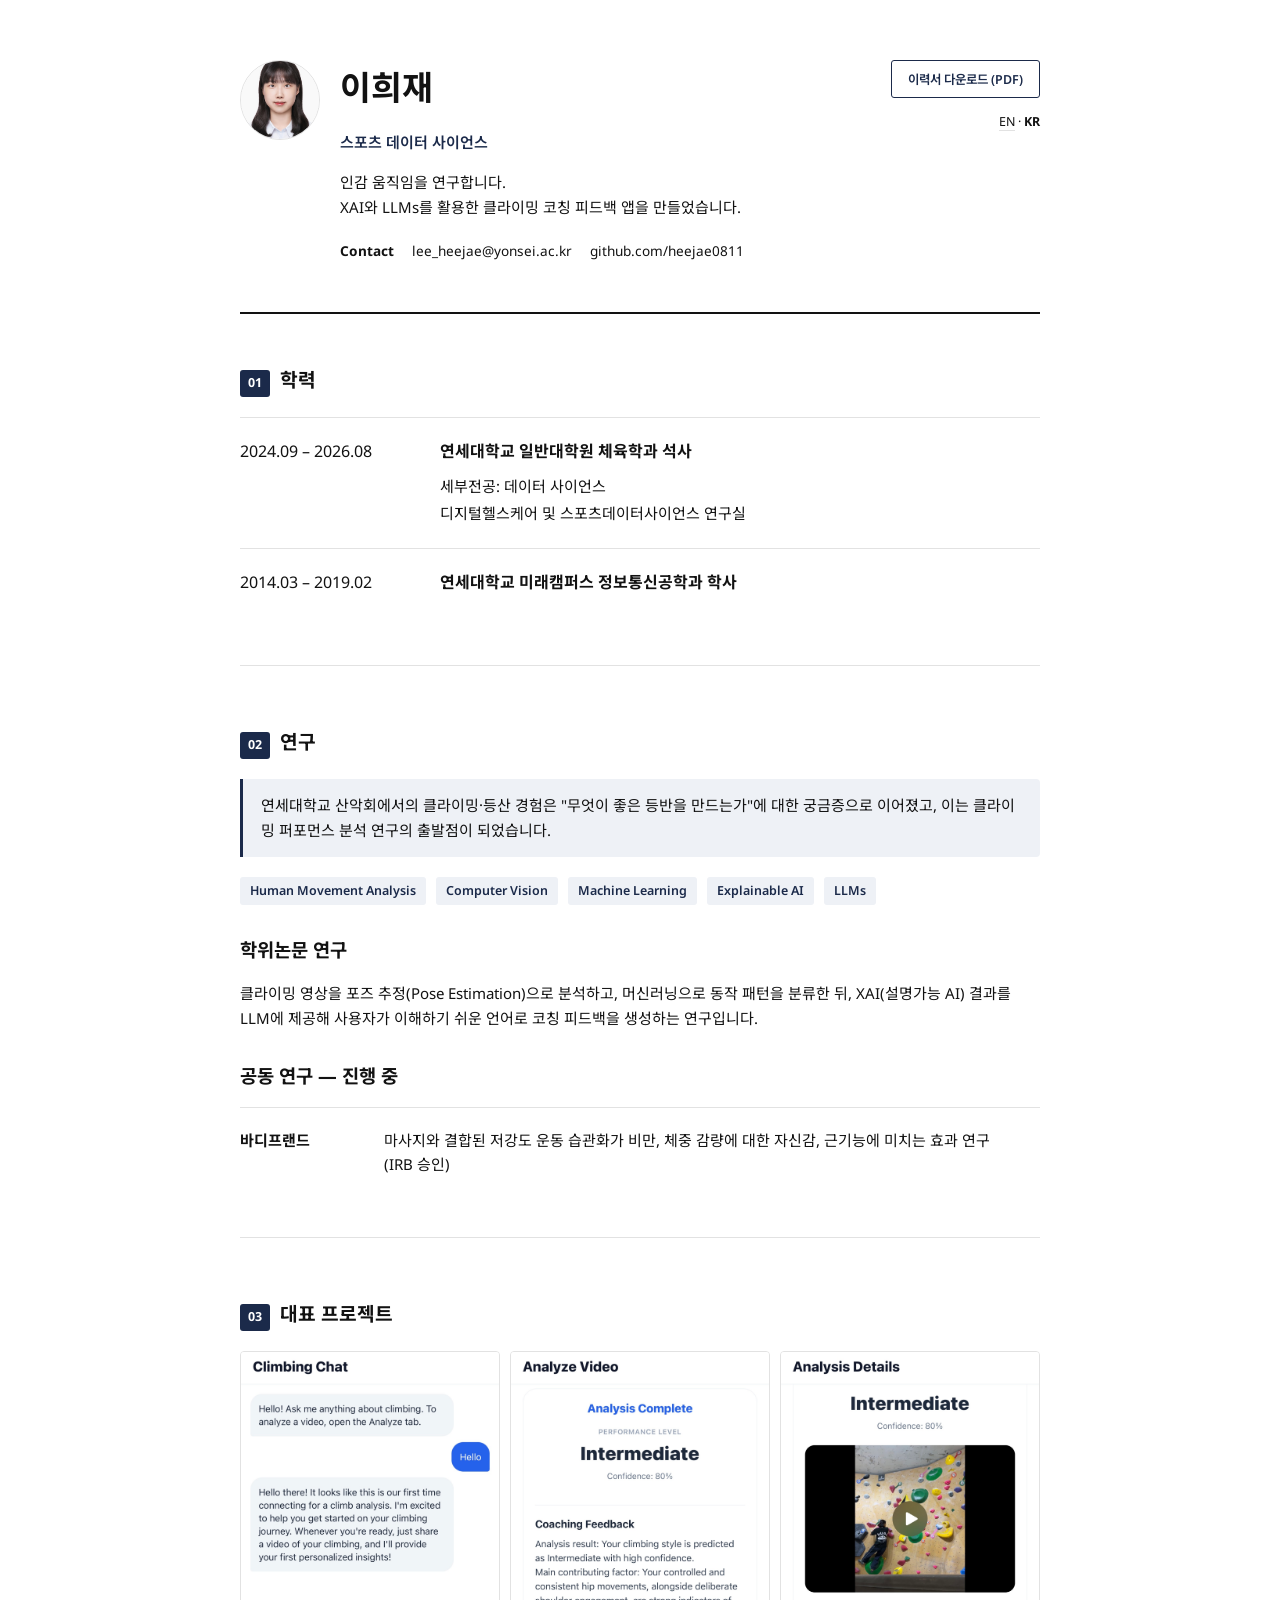
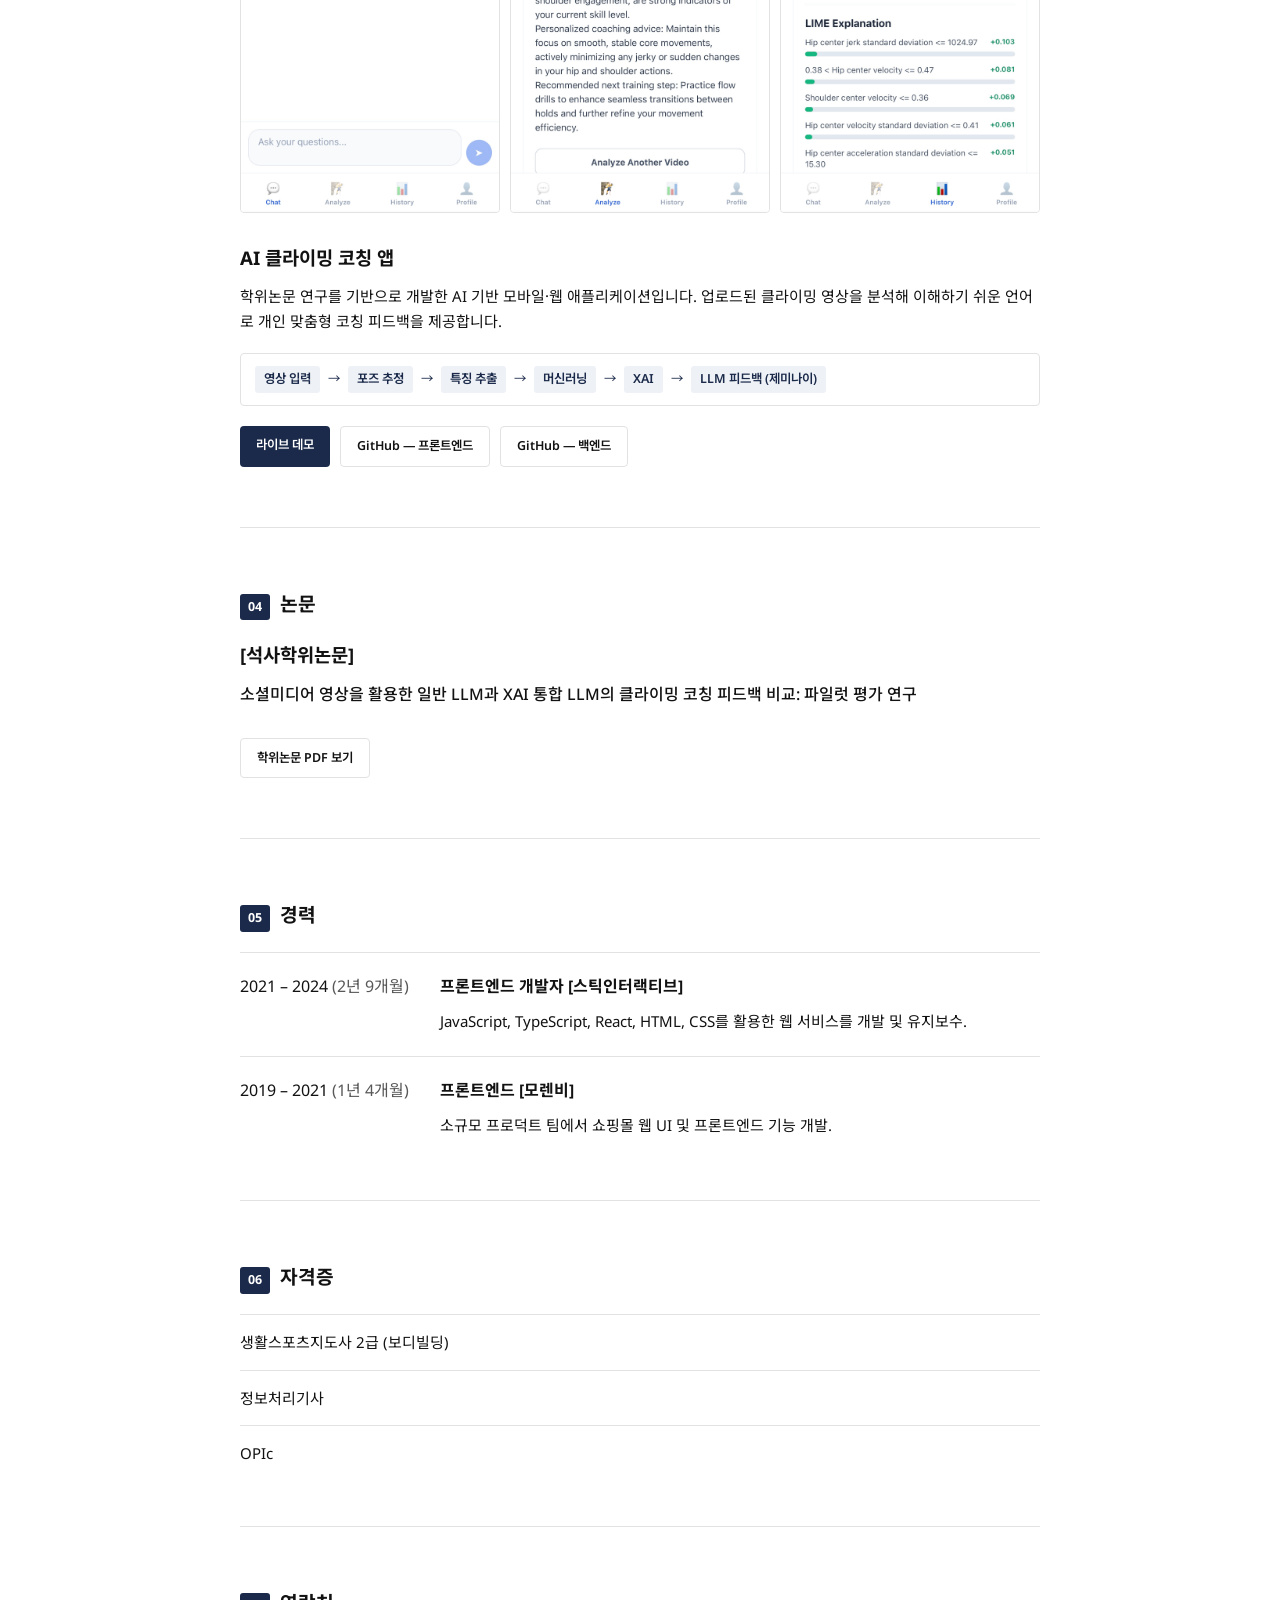
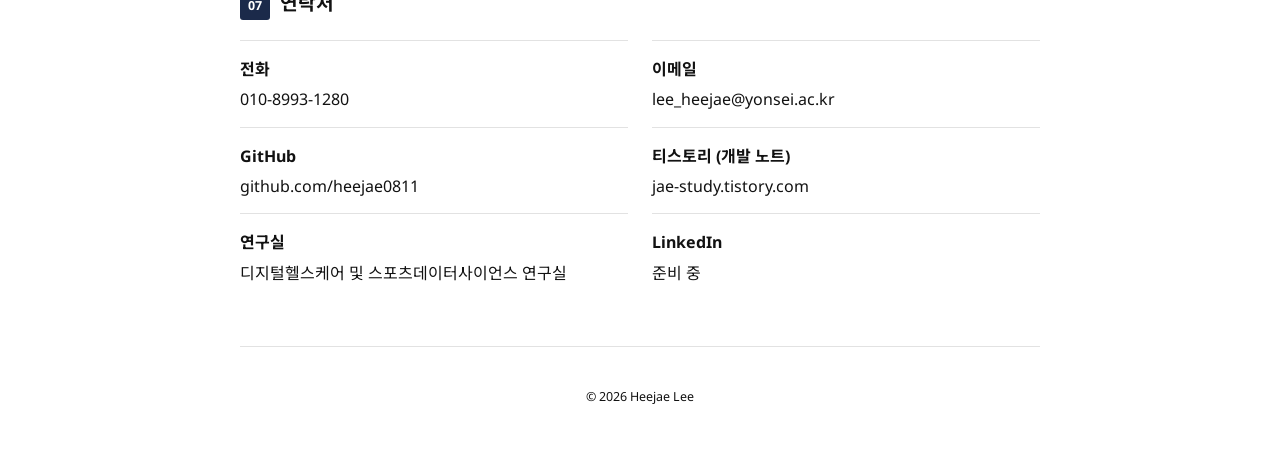
==== commit 49976937: "CV" ====
--- a/index-kr.html
+++ b/index-kr.html
@@ -160,7 +160,7 @@
       </div>
 
       <div class="pub-card">
-        <span class="pub-kind">[석사학위논문]</span>
+        <h3>[석사학위논문]</h3>
 
         <p class="pub-title-kr">소셜미디어 영상을 활용한 일반 LLM과 XAI 통합 LLM의 클라이밍 코칭 피드백 비교: 파일럿 평가 연구</p>
 
--- a/style.css
+++ b/style.css
@@ -39,7 +39,7 @@
 .page {
   max-width: 860px;
   margin: 0 auto;
-  padding: 64px 32px 96px;
+  padding: 60px 30px;
 }
 
 /* ---------- HEADER ---------- */
@@ -49,9 +49,9 @@
   align-items: flex-start;
   justify-content: space-between;
   gap: 32px;
-  padding-bottom: 32px;
+  padding-bottom: 50px;
   border-bottom: 2px solid var(--ink);
-  margin-bottom: 40px;
+  margin-bottom: 50px;
 }
 
 .masthead-photo {
@@ -167,7 +167,7 @@
   height: 1px;
   background: var(--line);
   border: none;
-  margin: 50px 0;
+  margin: 60px 0;
 }
 
 /* ---------- TIMELINE (Education / Experience) ---------- */
@@ -184,6 +184,10 @@
   border-top: none;
 }
 
+.timeline-item:last-child {
+  padding-bottom: 0;
+}
+
 .timeline-body h3 {
   font-size: var(--fs-md);
   margin: 0 0 10px;
@@ -234,10 +238,6 @@
   padding: 4px 10px;
 }
 
-.research-collab {
-  margin-top: 8px;
-}
-
 .research-collab h3 {
   margin: 0 0 15px;
 }
@@ -246,7 +246,7 @@
   display: grid;
   grid-template-columns: 130px 1fr;
   gap: 14px;
-  padding: 12px 0;
+  padding: 20px 0;
   border-top: 1px solid var(--line);
   font-size: var(--fs-base);
 }
@@ -254,6 +254,11 @@
 .research-item:first-child {
   border-top: none;
 }
+
+.research-item:last-child {
+  padding-bottom: 0;
+}
+
 
 .research-item strong {
   font-weight: 700;
@@ -286,7 +291,6 @@
 }
 
 .project-card h3 {
-  font-size: var(--fs-md);
   margin: 0 0 10px;
 }
 
@@ -362,20 +366,13 @@
   margin-bottom: 14px;
 }
 
-.pub-card .pub-kind {
-  font-weight: 700;
-  text-transform: uppercase;
-}
-
 .pub-card h3 {
-  font-size: var(--fs-md);
-  font-weight: 700;
   margin: 6px 0 10px;
 }
 
 .pub-card .pub-title-kr {
   font-weight: 500;
-  margin: 10px 0 20px;
+  margin: 10px 0 30px;
 }
 
 /* ---------- CERTIFICATION ---------- */
@@ -391,6 +388,10 @@
   border-top: 1px solid var(--line);
 }
 
+.cert-list li:last-child {
+  padding-bottom: 0;
+}
+
 /* ---------- CONTACT / FOOTER ---------- */
 
 .contact-grid {
@@ -401,12 +402,11 @@
 
 .contact-grid .item {
   border-top: 1px solid var(--line);
-  padding-top: 10px;
+  padding-top: 15px;
 }
 
 .contact-grid .label {
   font-weight: 700;
-  text-transform: uppercase;
   display: block;
   margin-bottom: 4px;
 }
@@ -446,8 +446,8 @@
 }
 
 footer {
-  margin-top: 56px;
-  padding-top: 20px;
+  margin-top: 60px;
+  padding-top: 40px;
   border-top: 1px solid var(--line);
   font-size: var(--fs-xs);
   text-align: center;
@@ -456,13 +456,17 @@
 /* ---------- RESPONSIVE ---------- */
 
 @media (max-width: 640px) {
-  .page { padding: 40px 20px 72px; }
+  .divider { margin: 30px 0; }
+  .page { padding: 40px 20px; }
+  footer { margin-top: 30px; padding-top: 30px; }
   .masthead { flex-direction: column; }
   .masthead h1 { font-size: 1.8rem; }
-  .timeline-item, .research-item { grid-template-columns: 1fr; }
+  .timeline-item, .research-item { grid-template-columns: 1fr; gap: 10px; }
   .project-images { grid-template-columns: repeat(3, 1fr); }
   .contact-grid { grid-template-columns: 1fr; }
   .cert-list { grid-template-columns: 1fr; }
+  .masthead-actions { flex-direction: initial; }
+  .pub-card .pub-title-kr { margin-bottom: 20px;}
 }
 
 @page {
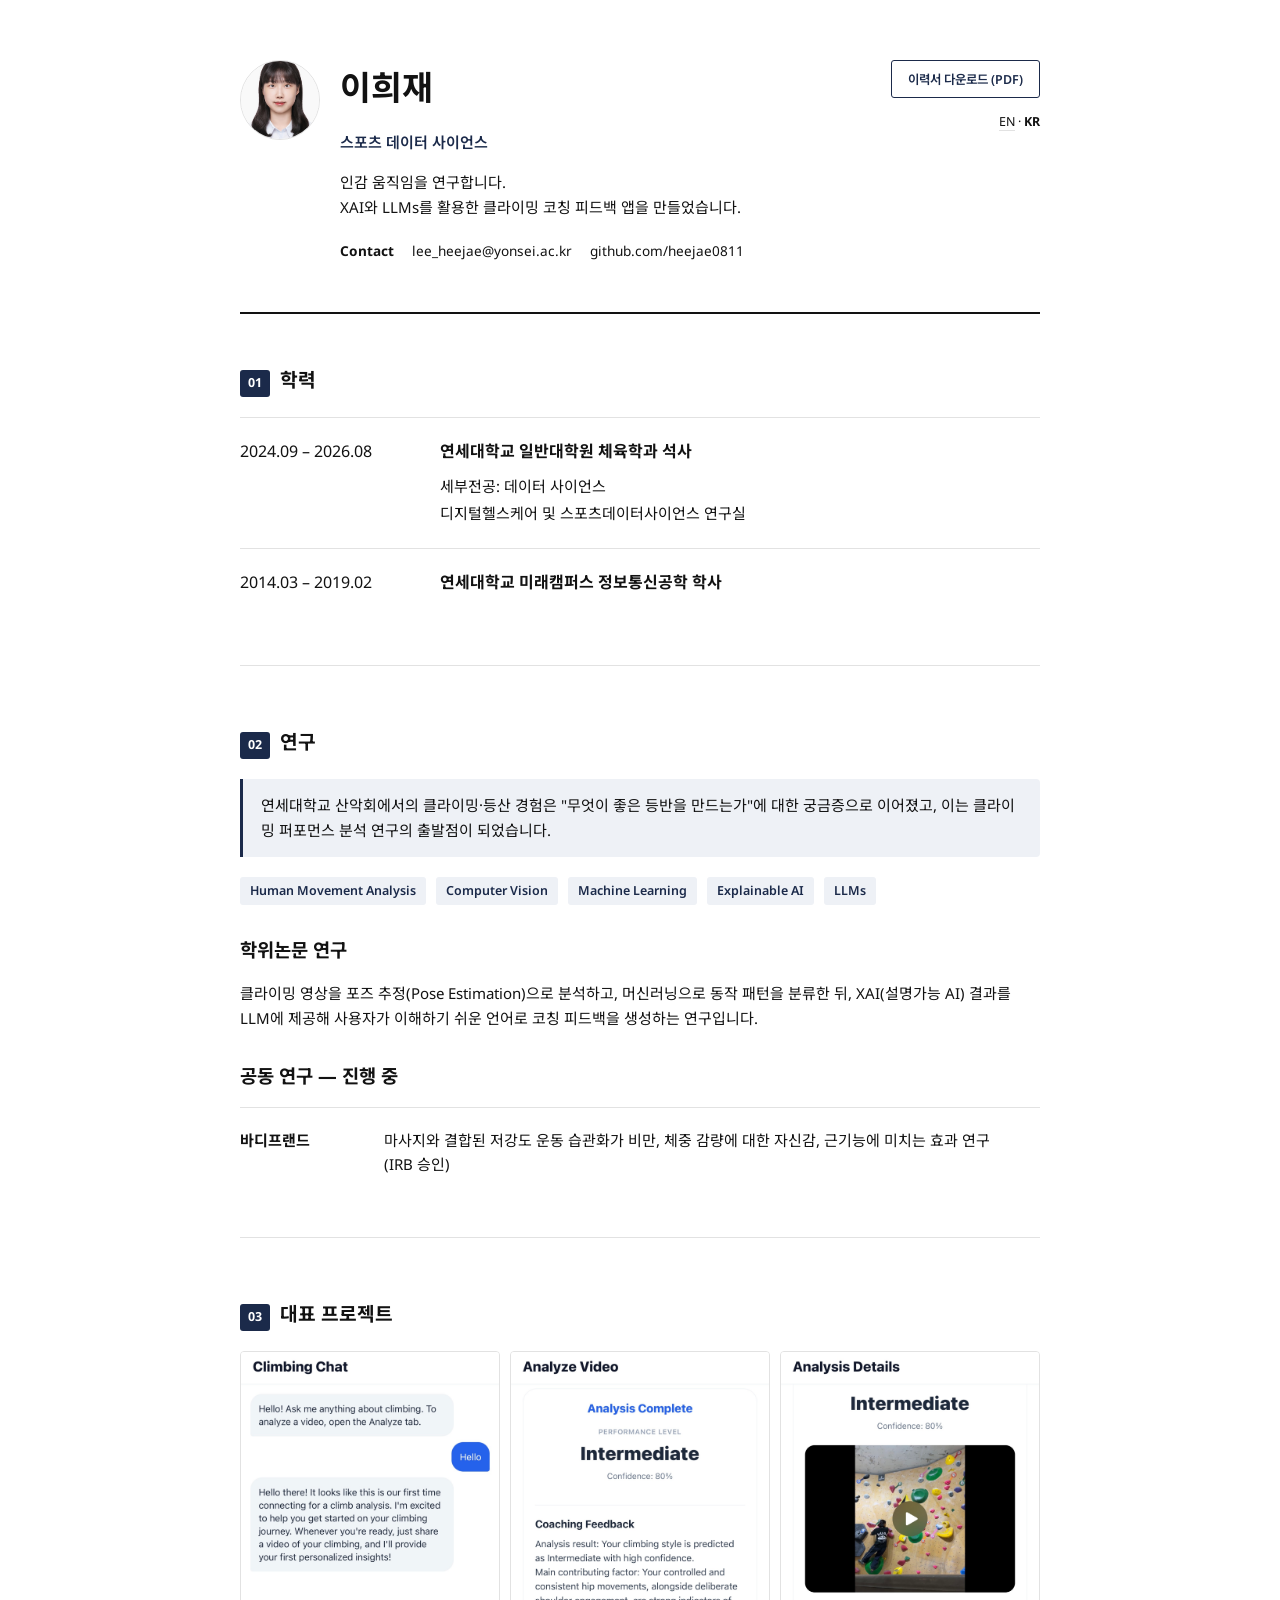
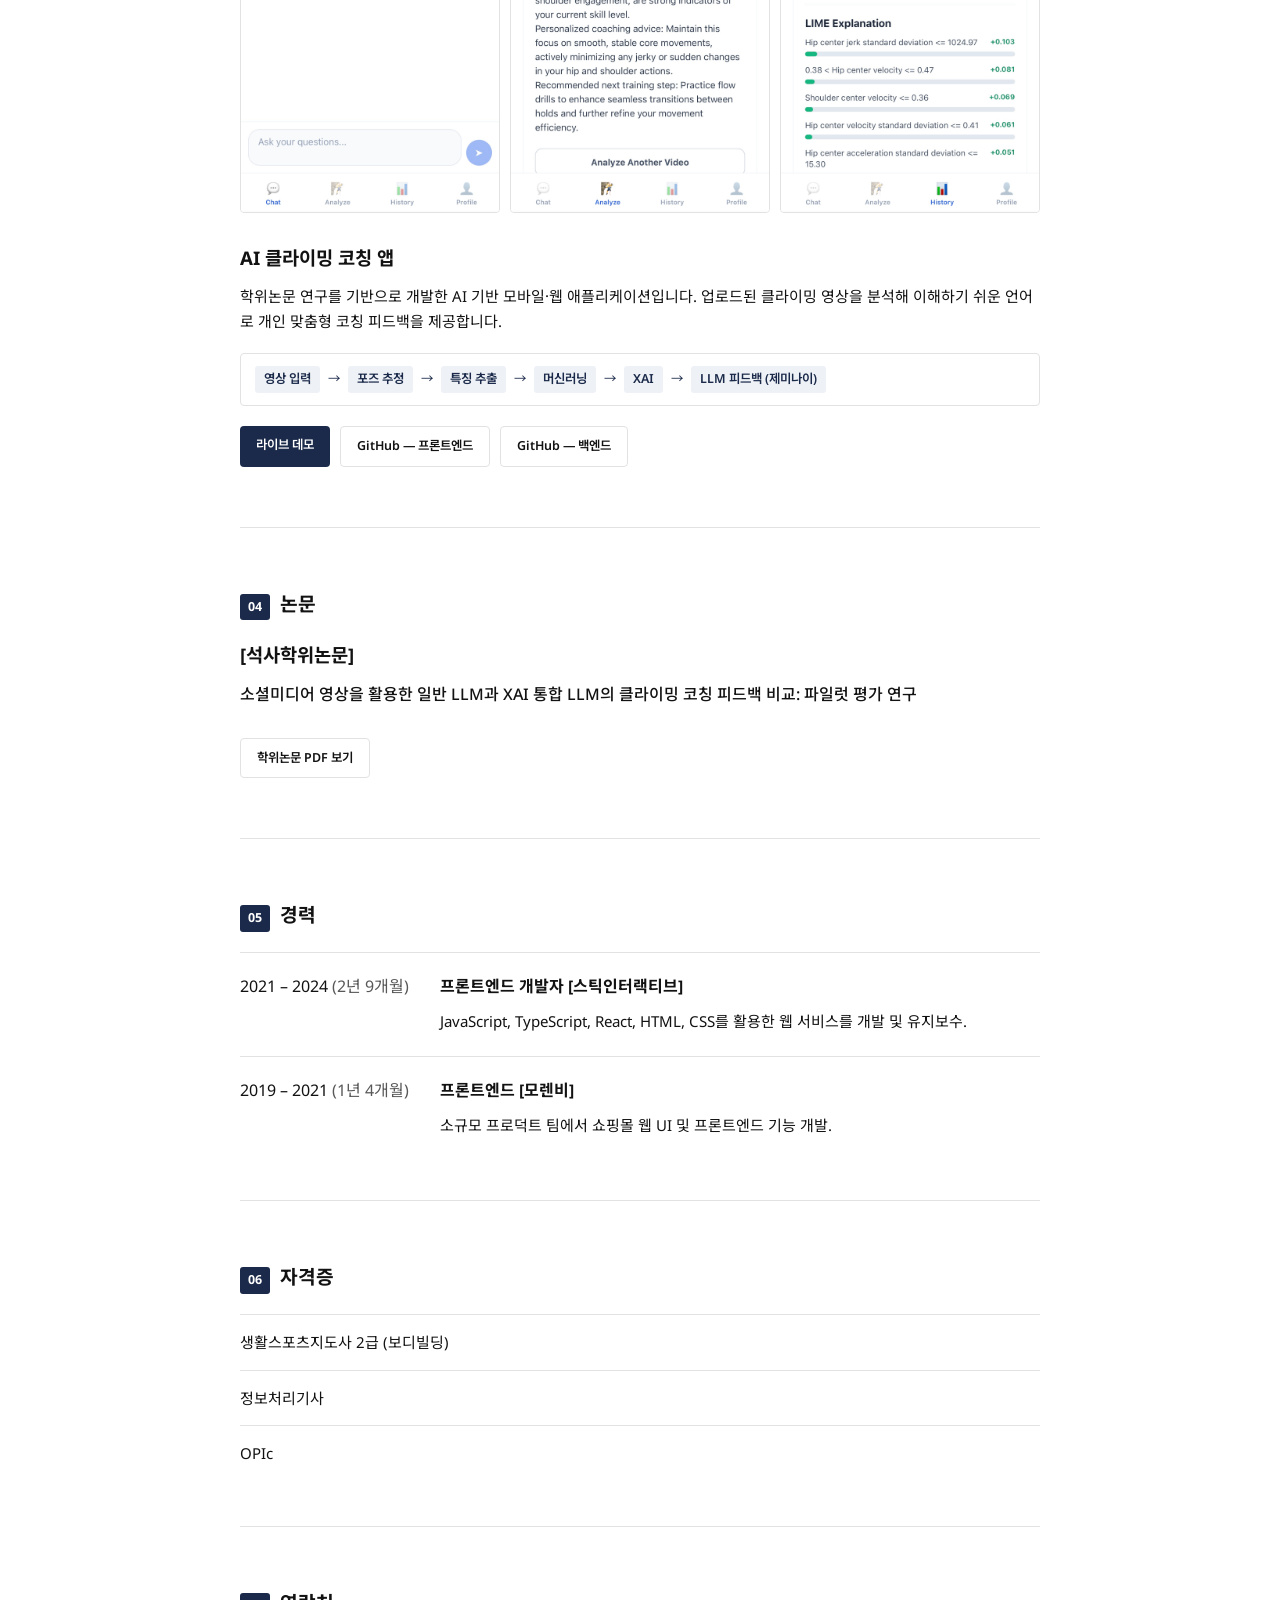
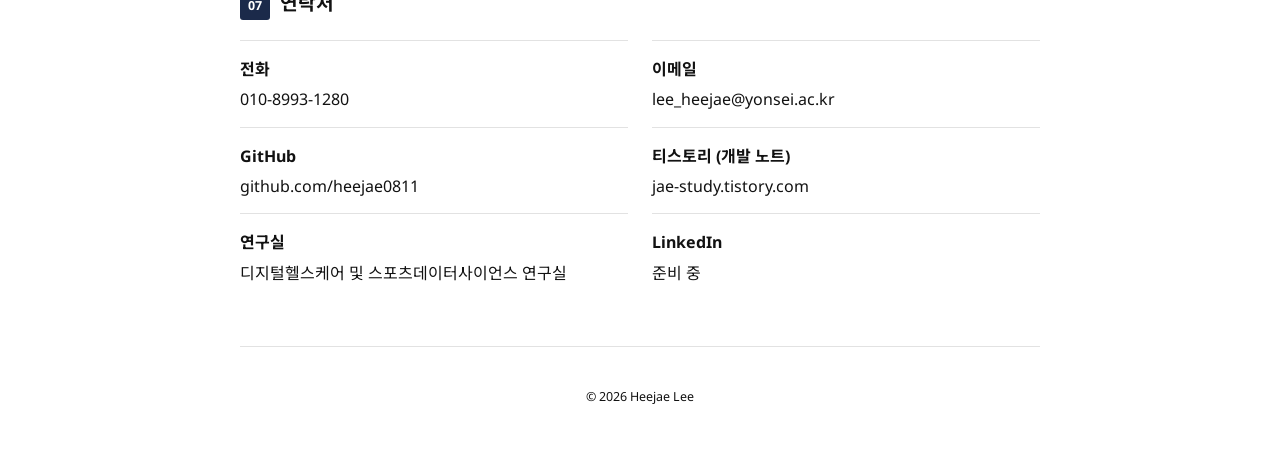
==== commit 6023be85: "CV" ====
--- a/index-kr.html
+++ b/index-kr.html
@@ -4,8 +4,14 @@
     <meta charset="UTF-8" />
     <meta name="viewport" content="width=device-width, initial-scale=1.0" />
 
-    <title>이희재 — 스포츠 데이터 사이언스</title>
-    <meta name="description" content="이희재 — 스포츠데이터 연구자" />
+    <meta property="og:type" content="website" />
+    <meta property="og:title" content="이희재 - CV" />
+    <meta property="og:description" content="연세대학교 일반대학원 체육학과 석사 데이터 사이언스 전공" />
+    <meta property="og:image" content="assets/thumbnail.png" />
+    <meta property="og:url" content="https://heejae0811.github.io/resume/" />
+
+    <title>이희재 — CV</title>
+    <meta name="description" content="이희재 — CV" />
 
     <link rel="stylesheet" href="style.css" />
   </head>
@@ -63,7 +69,7 @@
         <div>2014.03 – 2019.02</div>
 
         <div class="timeline-body">
-          <h3>연세대학교 미래캠퍼스 정보통신공학과 학사</h3>
+          <h3>연세대학교 미래캠퍼스 정보통신공학 학사</h3>
         </div>
       </div>
     </section>
